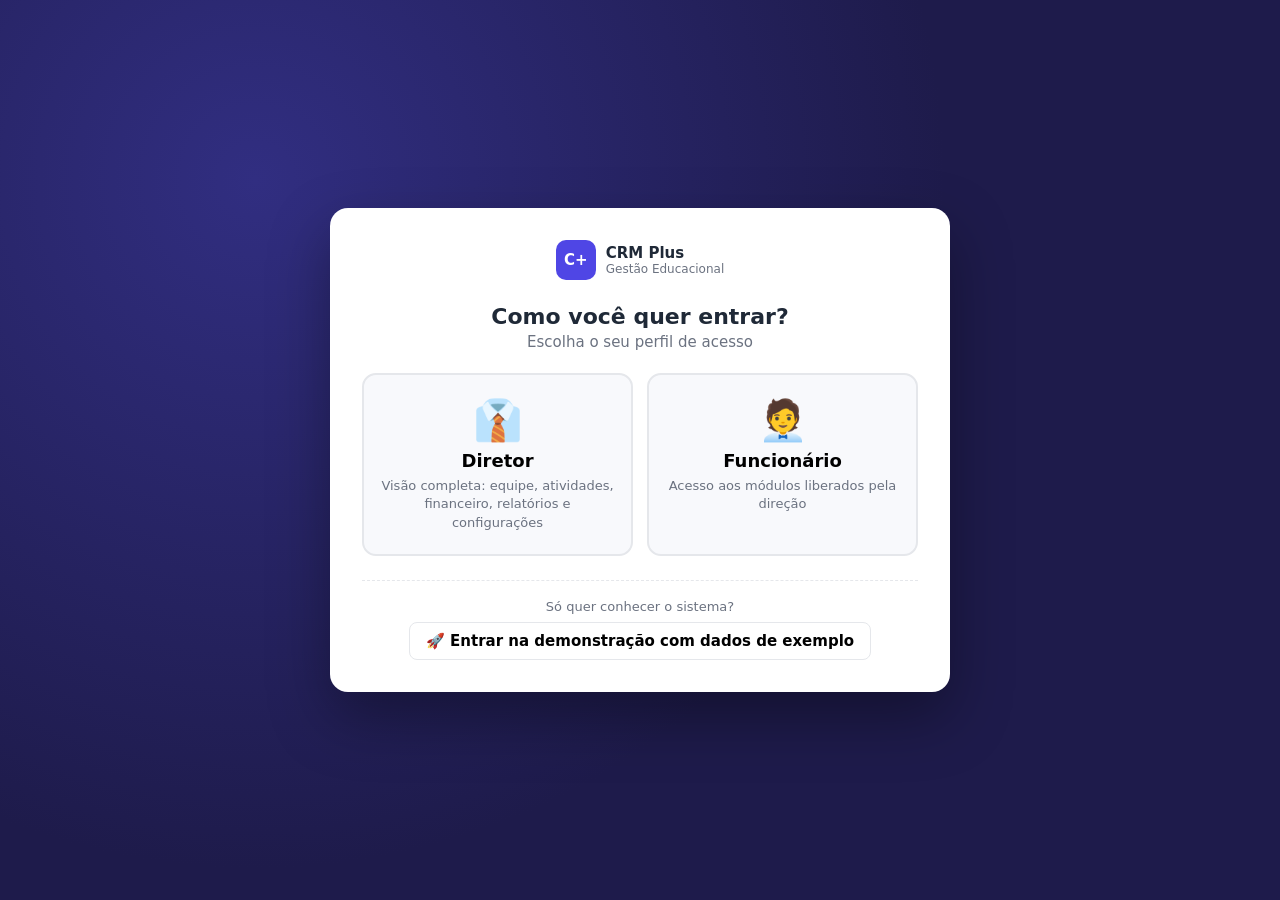
==== index.html @ 3a57756a "Perfis diretor/funcionario, professores, grade curricular e faturas - Tela de entrada com escolha de" ====
<!DOCTYPE html>
<html lang="pt-BR">
<head>
  <meta charset="UTF-8">
  <meta name="viewport" content="width=device-width, initial-scale=1.0">
  <title>CRM Plus – Gestão Educacional</title>
  <link rel="stylesheet" href="css/style.css">
</head>
<body>
  <!-- ===================== ENTRADA (escolha de perfil) ===================== -->
  <section class="entrada" id="entrada" hidden>
    <div class="entrada-box">
      <div class="brand brand-entrada">
        <span class="brand-logo">C+</span>
        <div>
          <strong>CRM Plus</strong>
          <small>Gestão Educacional</small>
        </div>
      </div>
      <div id="entradaConteudo"></div>
    </div>
  </section>

  <div class="layout" id="sistema" hidden>
    <!-- Menu lateral -->
    <aside class="sidebar" id="sidebar">
      <div class="brand">
        <span class="brand-logo">C+</span>
        <div>
          <strong>CRM Plus</strong>
          <small>Gestão Educacional</small>
        </div>
      </div>
      <nav class="menu" id="menu"></nav>
      <button class="btn-exemplos" id="btnExemplos" data-somente-diretor>Carregar dados de exemplo</button>
      <div class="usuario-logado">
        <span class="avatar" id="usuarioAvatar"></span>
        <div>
          <strong id="usuarioNome"></strong>
          <small id="usuarioPerfil"></small>
        </div>
        <button class="btn-trocar" id="btnTrocarUsuario" title="Trocar de usuário">⇄</button>
      </div>
      <footer class="sidebar-footer">v2.0</footer>
    </aside>

    <main class="content">

      <!-- ===================== TELA: PAINEL ===================== -->
      <section class="tela" data-tela="painel" hidden>
        <header class="topbar">
          <button class="btn-icon btn-menu" aria-label="Abrir menu">☰</button>
          <div>
            <h1>Painel</h1>
            <p class="subtitle" id="painelData">Visão geral da instituição</p>
          </div>
        </header>

        <section class="cards cards-5">
          <div class="card"><span>Alunos ativos</span><strong id="kpiAlunos">0</strong></div>
          <div class="card"><span>Matrículas ativas</span><strong id="kpiMatriculas">0</strong></div>
          <div class="card" data-modulo="leads"><span>Leads em aberto</span><strong id="kpiLeads">0</strong></div>
          <div class="card" data-modulo="financeiro"><span>Recebido no mês</span><strong id="kpiRecebido">R$ 0,00</strong></div>
          <div class="card card-alerta" data-modulo="financeiro"><span>Em atraso</span><strong id="kpiAtraso">R$ 0,00</strong></div>
        </section>

        <section class="paineis">
          <article class="painel painel-largo" data-modulo="atividades">
            <h3>Atividades recentes da equipe <a href="#atividades" class="link-mais">ver tudo →</a></h3>
            <ul class="timeline timeline-compacta" id="painelAtividades"></ul>
          </article>
          <article class="painel painel-largo" data-modulo="financeiro">
            <h3>Receita – últimos 6 meses</h3>
            <div id="grafReceita"></div>
          </article>
          <article class="painel" data-modulo="leads">
            <h3>Funil de leads</h3>
            <div id="grafFunil"></div>
          </article>
          <article class="painel" data-modulo="turmas">
            <h3>Ocupação das turmas abertas</h3>
            <div id="grafOcupacao"></div>
          </article>
          <article class="painel" data-modulo="leads">
            <h3>Leads por origem</h3>
            <div id="grafOrigem"></div>
          </article>
          <article class="painel" data-modulo="leads">
            <h3 id="tituloContatos">Próximos contatos (7 dias)</h3>
            <ul class="lista-simples" id="listaContatos"></ul>
          </article>
          <article class="painel painel-largo" data-modulo="financeiro">
            <h3>Mensalidades em atraso</h3>
            <ul class="lista-simples" id="listaAtrasos"></ul>
          </article>
        </section>
      </section>

      <!-- ===================== TELA: LEADS ===================== -->
      <section class="tela" data-tela="leads" hidden>
        <header class="topbar">
          <button class="btn-icon btn-menu" aria-label="Abrir menu">☰</button>
          <div>
            <h1>Leads / Funil</h1>
            <p class="subtitle">Captação de novos alunos – arraste os cards entre as etapas</p>
          </div>
          <button class="btn btn-primary" id="btnNovoLead">+ Novo lead</button>
        </header>

        <section class="cards">
          <div class="card"><span>Total de leads</span><strong id="statLeadsTotal">0</strong></div>
          <div class="card"><span>Em aberto</span><strong id="statLeadsAbertos">0</strong></div>
          <div class="card"><span>Matriculados</span><strong id="statLeadsConvertidos">0</strong></div>
          <div class="card"><span>Taxa de conversão</span><strong id="statLeadsTaxa">0%</strong></div>
        </section>

        <section class="toolbar">
          <input type="search" id="buscaLeads" placeholder="Buscar por nome, telefone, e-mail ou responsável...">
          <select id="filtroOrigemLeads"></select>
          <select id="filtroCursoLeads"></select>
          <select id="filtroResponsavelLeads"></select>
        </section>

        <section class="kanban" id="kanban"></section>
      </section>

      <!-- ===================== TELA: ALUNOS ===================== -->
      <section class="tela" data-tela="alunos" hidden>
        <header class="topbar">
          <button class="btn-icon btn-menu" aria-label="Abrir menu">☰</button>
          <div>
            <h1>Alunos</h1>
            <p class="subtitle">Cadastro e gerenciamento de alunos</p>
          </div>
          <button class="btn btn-primary" id="btnNovoAluno">+ Novo aluno</button>
        </header>

        <section class="cards">
          <div class="card"><span>Total de alunos</span><strong id="statAlunosTotal">0</strong></div>
          <div class="card"><span>Ativos</span><strong id="statAlunosAtivos">0</strong></div>
          <div class="card"><span>Interessados</span><strong id="statAlunosInteressados">0</strong></div>
          <div class="card"><span>Novos no mês</span><strong id="statAlunosMes">0</strong></div>
        </section>

        <section class="toolbar">
          <input type="search" id="buscaAlunos" placeholder="Buscar por nome, CPF, e-mail ou telefone...">
          <select id="filtroStatusAlunos">
            <option value="">Todos os status</option>
            <option>Ativo</option>
            <option>Interessado</option>
            <option>Inativo</option>
          </select>
          <button class="btn btn-light" id="btnExportarAlunos">⬇ Exportar CSV</button>
        </section>

        <section class="table-wrap">
          <table>
            <thead>
              <tr>
                <th>Nome</th><th>CPF</th><th>Contato</th><th>Curso de interesse</th>
                <th>Status</th><th>Cadastro</th><th class="acoes">Ações</th>
              </tr>
            </thead>
            <tbody id="listaAlunos"></tbody>
          </table>
          <div class="vazio" id="vazioAlunos"><p></p></div>
        </section>
      </section>

      <!-- ===================== TELA: CURSOS ===================== -->
      <section class="tela" data-tela="cursos" hidden>
        <header class="topbar">
          <button class="btn-icon btn-menu" aria-label="Abrir menu">☰</button>
          <div>
            <h1>Cursos</h1>
            <p class="subtitle">Catálogo de cursos oferecidos pela instituição</p>
          </div>
          <button class="btn btn-primary" id="btnNovoCurso">+ Novo curso</button>
        </header>

        <section class="cards">
          <div class="card"><span>Total de cursos</span><strong id="statCursosTotal">0</strong></div>
          <div class="card"><span>Ativos</span><strong id="statCursosAtivos">0</strong></div>
          <div class="card"><span>Turmas vinculadas</span><strong id="statCursosTurmas">0</strong></div>
          <div class="card"><span>Mensalidade média</span><strong id="statCursosValor">R$ 0,00</strong></div>
        </section>

        <section class="toolbar">
          <input type="search" id="buscaCursos" placeholder="Buscar por nome, código ou área...">
          <select id="filtroModalidadeCursos">
            <option value="">Todas as modalidades</option>
            <option>Presencial</option>
            <option>Online</option>
            <option>Híbrido</option>
          </select>
          <select id="filtroStatusCursos">
            <option value="">Todos os status</option>
            <option>Ativo</option>
            <option>Inativo</option>
          </select>
        </section>

        <section class="table-wrap">
          <table>
            <thead>
              <tr>
                <th>Curso</th><th>Modalidade</th><th>Carga horária</th><th>Grade</th><th>Duração</th>
                <th>Mensalidade</th><th>Turmas</th><th>Status</th><th class="acoes">Ações</th>
              </tr>
            </thead>
            <tbody id="listaCursos"></tbody>
          </table>
          <div class="vazio" id="vazioCursos"><p></p></div>
        </section>
      </section>

      <!-- ===================== TELA: PROFESSORES ===================== -->
      <section class="tela" data-tela="professores" hidden>
        <header class="topbar">
          <button class="btn-icon btn-menu" aria-label="Abrir menu">☰</button>
          <div>
            <h1>Professores</h1>
            <p class="subtitle">Corpo docente, turmas, disciplinas e agenda</p>
          </div>
          <button class="btn btn-primary" id="btnNovoProfessor">+ Novo professor</button>
        </header>

        <section class="cards">
          <div class="card"><span>Professores ativos</span><strong id="statProfAtivos">0</strong></div>
          <div class="card"><span>Turmas abertas atribuídas</span><strong id="statProfTurmas">0</strong></div>
          <div class="card card-alerta"><span>Turmas sem professor</span><strong id="statProfSem">0</strong></div>
          <div class="card"><span>Horas de aula / semana</span><strong id="statProfHoras">0h</strong></div>
        </section>

        <section class="toolbar">
          <input type="search" id="buscaProfessores" placeholder="Buscar por nome, e-mail, formação ou especialidade...">
          <select id="filtroStatusProfessores">
            <option value="">Todos os status</option>
            <option>Ativo</option>
            <option>Inativo</option>
          </select>
        </section>

        <section class="table-wrap">
          <table>
            <thead>
              <tr>
                <th>Professor(a)</th><th>Contato</th><th>Especialidades</th><th>Turmas</th>
                <th>Disciplinas</th><th>Horas/semana</th><th>Status</th><th class="acoes">Ações</th>
              </tr>
            </thead>
            <tbody id="listaProfessores"></tbody>
          </table>
          <div class="vazio" id="vazioProfessores"><p></p></div>
        </section>
      </section>

      <!-- ===================== TELA: TURMAS ===================== -->
      <section class="tela" data-tela="turmas" hidden>
        <header class="topbar">
          <button class="btn-icon btn-menu" aria-label="Abrir menu">☰</button>
          <div>
            <h1>Turmas</h1>
            <p class="subtitle">Turmas, horários, professores e vagas</p>
          </div>
          <button class="btn btn-primary" id="btnNovaTurma">+ Nova turma</button>
        </header>

        <section class="cards">
          <div class="card"><span>Total de turmas</span><strong id="statTurmasTotal">0</strong></div>
          <div class="card"><span>Em andamento</span><strong id="statTurmasAndamento">0</strong></div>
          <div class="card"><span>Planejadas</span><strong id="statTurmasPlanejadas">0</strong></div>
          <div class="card"><span>Vagas disponíveis</span><strong id="statTurmasVagas">0</strong></div>
        </section>

        <section class="toolbar">
          <input type="search" id="buscaTurmas" placeholder="Buscar por código, curso, professor ou sala...">
          <select id="filtroCursoTurmas"></select>
          <select id="filtroStatusTurmas">
            <option value="">Todos os status</option>
            <option>Planejada</option>
            <option>Em andamento</option>
            <option>Concluída</option>
            <option>Cancelada</option>
          </select>
          <div class="alternar" role="group" aria-label="Modo de visualização">
            <button class="ativo" data-visao="lista">☰ Lista</button>
            <button data-visao="agenda">📅 Grade semanal</button>
          </div>
        </section>

        <section class="painel" id="agendaTurmas" hidden></section>

        <section class="table-wrap" id="tabelaTurmas">
          <table>
            <thead>
              <tr>
                <th>Turma</th><th>Professor</th><th>Horário</th><th>Período</th>
                <th>Ocupação</th><th>Status</th><th class="acoes">Ações</th>
              </tr>
            </thead>
            <tbody id="listaTurmas"></tbody>
          </table>
          <div class="vazio" id="vazioTurmas"><p></p></div>
        </section>
      </section>

      <!-- ===================== TELA: MATRÍCULAS ===================== -->
      <section class="tela" data-tela="matriculas" hidden>
        <header class="topbar">
          <button class="btn-icon btn-menu" aria-label="Abrir menu">☰</button>
          <div>
            <h1>Matrículas</h1>
            <p class="subtitle">Vínculo dos alunos com as turmas</p>
          </div>
          <button class="btn btn-primary" id="btnNovaMatricula">+ Nova matrícula</button>
        </header>

        <section class="cards">
          <div class="card"><span>Total de matrículas</span><strong id="statMatTotal">0</strong></div>
          <div class="card"><span>Ativas</span><strong id="statMatAtivas">0</strong></div>
          <div class="card"><span>Novas no mês</span><strong id="statMatMes">0</strong></div>
          <div class="card"><span>Mensalidade média</span><strong id="statMatTicket">R$ 0,00</strong></div>
        </section>

        <section class="toolbar">
          <input type="search" id="buscaMatriculas" placeholder="Buscar por aluno, CPF, turma ou curso...">
          <select id="filtroTurmaMatriculas"></select>
          <select id="filtroStatusMatriculas">
            <option value="">Todos os status</option>
            <option>Ativa</option>
            <option>Trancada</option>
            <option>Concluída</option>
            <option>Cancelada</option>
          </select>
        </section>

        <section class="table-wrap">
          <table>
            <thead>
              <tr>
                <th>Aluno</th><th>Turma</th><th>Data</th><th>Atendente</th><th>Mensalidade</th>
                <th>Parcelas pagas</th><th>Status</th><th class="acoes">Ações</th>
              </tr>
            </thead>
            <tbody id="listaMatriculas"></tbody>
          </table>
          <div class="vazio" id="vazioMatriculas"><p></p></div>
        </section>
      </section>

      <!-- ===================== TELA: FINANCEIRO ===================== -->
      <section class="tela" data-tela="financeiro" hidden>
        <header class="topbar">
          <button class="btn-icon btn-menu" aria-label="Abrir menu">☰</button>
          <div>
            <h1>Financeiro</h1>
            <p class="subtitle">Mensalidades, taxas e recebimentos</p>
          </div>
          <button class="btn btn-primary" id="btnNovoLancamento">+ Novo lançamento</button>
        </header>

        <section class="cards">
          <div class="card"><span>Previsto no mês</span><strong id="statFinPrevisto">R$ 0,00</strong></div>
          <div class="card"><span>Recebido no mês</span><strong id="statFinRecebido">R$ 0,00</strong></div>
          <div class="card card-alerta"><span>Total em atraso</span><strong id="statFinAtraso">R$ 0,00</strong></div>
          <div class="card"><span>Alunos inadimplentes</span><strong id="statFinInadimplentes">0</strong></div>
        </section>

        <section class="toolbar">
          <input type="search" id="buscaFinanceiro" placeholder="Buscar por aluno ou descrição...">
          <input type="month" id="filtroMesFinanceiro" title="Mês de vencimento">
          <select id="filtroSituacaoFinanceiro">
            <option value="">Todas as situações</option>
            <option>Pendente</option>
            <option>Atrasado</option>
            <option>Pago</option>
            <option>Cancelado</option>
          </select>
          <button class="btn btn-light" id="btnExportarFinanceiro">⬇ Exportar CSV</button>
        </section>

        <section class="table-wrap">
          <table>
            <thead>
              <tr>
                <th>Aluno</th><th>Descrição</th><th>Vencimento</th><th>Valor</th>
                <th>Pagamento</th><th>Situação</th><th class="acoes">Ações</th>
              </tr>
            </thead>
            <tbody id="listaFinanceiro"></tbody>
            <tfoot id="totalFinanceiro"></tfoot>
          </table>
          <div class="vazio" id="vazioFinanceiro"><p></p></div>
        </section>
      </section>

      <!-- ===================== TELA: RELATÓRIOS ===================== -->
      <section class="tela" data-tela="relatorios" hidden>
        <header class="topbar">
          <button class="btn-icon btn-menu" aria-label="Abrir menu">☰</button>
          <div>
            <h1>Relatórios</h1>
            <p class="subtitle">Exportações, backup e manutenção dos dados</p>
          </div>
        </header>

        <section class="paineis">
          <article class="painel">
            <h3>Exportar planilhas (CSV)</h3>
            <p class="ajuda">Arquivos que abrem direto no Excel ou Google Planilhas.</p>
            <div class="botoes-relatorio" id="botoesExportar"></div>
          </article>

          <article class="painel">
            <h3>Resumo por turma</h3>
            <p class="ajuda">Alunos matriculados, ocupação e receita prevista de cada turma.</p>
            <div class="table-wrap table-mini">
              <table>
                <thead><tr><th>Turma</th><th>Ocupação</th><th>Receita mensal</th></tr></thead>
                <tbody id="resumoTurmas"></tbody>
              </table>
            </div>
          </article>

          <article class="painel" data-somente-diretor>
            <h3>Backup</h3>
            <p class="ajuda">Os dados ficam salvos neste navegador. Faça backup para não perder nada
              ou para levar os dados para outro computador.</p>
            <div class="botoes-relatorio">
              <button class="btn btn-primary" id="btnBackup">⬇ Baixar backup (JSON)</button>
              <label class="btn btn-light">⬆ Restaurar backup
                <input type="file" id="inputRestaurar" accept=".json,application/json" hidden>
              </label>
            </div>
          </article>

          <article class="painel" data-somente-diretor>
            <h3>Zona de perigo</h3>
            <p class="ajuda">Apaga todos os cadastros deste navegador (a equipe e o registro de atividades são mantidos). Faça um backup antes.</p>
            <button class="btn btn-perigo" id="btnLimparTudo">Apagar todos os dados</button>
          </article>
        </section>
      </section>

      <!-- ===================== TELA: EQUIPE (diretor) ===================== -->
      <section class="tela" data-tela="equipe" hidden>
        <header class="topbar">
          <button class="btn-icon btn-menu" aria-label="Abrir menu">☰</button>
          <div>
            <h1>Equipe</h1>
            <p class="subtitle">Funcionários, acessos e desempenho</p>
          </div>
          <button class="btn btn-light" id="btnInstituicao">⚙️ Instituição</button>
          <button class="btn btn-primary" id="btnNovoUsuario">+ Novo usuário</button>
        </header>

        <section class="toolbar">
          <label class="rotulo-filtro">Período
            <select id="filtroPeriodoEquipe">
              <option value="hoje">Hoje</option>
              <option value="7dias">Últimos 7 dias</option>
              <option value="mes" selected>Este mês</option>
              <option value="mesPassado">Mês passado</option>
              <option value="30dias">Últimos 30 dias</option>
              <option value="tudo">Todo o período</option>
            </select>
          </label>
        </section>

        <section class="cards">
          <div class="card"><span>Usuários ativos</span><strong id="statEquipeAtivos">0</strong></div>
          <div class="card"><span>Interações com leads</span><strong id="statEquipeContatos">0</strong></div>
          <div class="card"><span>Matrículas</span><strong id="statEquipeMatriculas">0</strong></div>
          <div class="card"><span>Recebido</span><strong id="statEquipeRecebido">R$ 0,00</strong></div>
        </section>

        <section class="painel painel-tabela">
          <h3>Desempenho no período</h3>
          <div class="table-wrap table-plana">
            <table>
              <thead>
                <tr>
                  <th>Usuário</th><th>Leads em carteira</th><th>Interações com leads</th><th>Matrículas</th>
                  <th>Faturas emitidas</th><th>Pagamentos recebidos</th><th>Última atividade</th>
                </tr>
              </thead>
              <tbody id="listaDesempenho"></tbody>
            </table>
          </div>
        </section>

        <section class="painel painel-tabela">
          <h3>Usuários e acessos</h3>
          <div class="table-wrap table-plana">
            <table>
              <thead>
                <tr><th>Nome</th><th>Perfil</th><th>Acesso aos módulos</th><th>PIN</th><th>Status</th><th class="acoes">Ações</th></tr>
              </thead>
              <tbody id="listaUsuarios"></tbody>
            </table>
          </div>
        </section>
      </section>

      <!-- ===================== TELA: ATIVIDADES (diretor) ===================== -->
      <section class="tela" data-tela="atividades" hidden>
        <header class="topbar">
          <button class="btn-icon btn-menu" aria-label="Abrir menu">☰</button>
          <div>
            <h1>Atividades</h1>
            <p class="subtitle">Tudo o que a equipe fez no sistema: contatos, matrículas, faturas e pagamentos</p>
          </div>
          <button class="btn btn-light" id="btnExportarAtividades">⬇ Exportar CSV</button>
        </header>

        <section class="toolbar">
          <input type="search" id="buscaAtividades" placeholder="Buscar por aluno, lead, ação...">
          <select id="filtroUsuarioAtividades"></select>
          <select id="filtroModuloAtividades"></select>
          <select id="filtroPeriodoAtividades">
            <option value="hoje">Hoje</option>
            <option value="7dias" selected>Últimos 7 dias</option>
            <option value="mes">Este mês</option>
            <option value="mesPassado">Mês passado</option>
            <option value="30dias">Últimos 30 dias</option>
            <option value="tudo">Todo o período</option>
          </select>
        </section>

        <section class="painel">
          <p class="ajuda" id="totalAtividades"></p>
          <div id="listaAtividades"></div>
          <button class="btn btn-light btn-mais" id="btnMaisAtividades" hidden>Carregar mais</button>
        </section>
      </section>
    </main>
  </div>

  <!-- ===================== MODAL: LEAD ===================== -->
  <div class="modal" id="modalLead" aria-hidden="true">
    <div class="modal-box" role="dialog">
      <header class="modal-header">
        <h2 class="modal-titulo">Novo lead</h2>
        <button class="btn-icon" data-fechar aria-label="Fechar">✕</button>
      </header>

      <form id="formLead" novalidate>
        <input type="hidden" name="id">
        <fieldset>
          <legend>Contato</legend>
          <div class="grid">
            <label class="col-2">Nome *
              <input type="text" name="nome" maxlength="120">
            </label>
            <label>Telefone / WhatsApp *
              <input type="tel" name="telefone" placeholder="(00) 00000-0000">
            </label>
            <label class="col-2">E-mail
              <input type="email" name="email">
            </label>
            <label>Origem
              <select name="origem"></select>
            </label>
          </div>
        </fieldset>

        <fieldset>
          <legend>Negociação</legend>
          <div class="grid">
            <label class="col-2">Curso de interesse
              <select name="cursoId"></select>
            </label>
            <label>Etapa
              <select name="etapa"></select>
            </label>
            <label>Responsável
              <select name="responsavelId"></select>
            </label>
            <label>Próximo contato
              <input type="date" name="proximoContato">
            </label>
            <label class="col-full">Observações
              <textarea name="observacoes" rows="2"></textarea>
            </label>
          </div>
        </fieldset>

        <fieldset>
          <legend>Histórico de interações</legend>
          <ul class="historico" id="historicoLead"></ul>
          <div class="grid">
            <label class="col-full">Nova anotação
              <textarea id="novaNotaLead" rows="2" placeholder="Ex.: Liguei, pediu proposta por WhatsApp"></textarea>
            </label>
          </div>
        </fieldset>

        <footer class="modal-footer">
          <button type="button" class="btn btn-light btn-esquerda" id="btnConverterLead">🎓 Converter em aluno</button>
          <button type="button" class="btn btn-light" data-fechar>Cancelar</button>
          <button type="submit" class="btn btn-primary">Salvar</button>
        </footer>
      </form>
    </div>
  </div>

  <!-- ===================== MODAL: ALUNO ===================== -->
  <div class="modal" id="modalAluno" aria-hidden="true">
    <div class="modal-box" role="dialog">
      <header class="modal-header">
        <h2 class="modal-titulo">Novo aluno</h2>
        <button class="btn-icon" data-fechar aria-label="Fechar">✕</button>
      </header>

      <form id="formAluno" novalidate>
        <input type="hidden" name="id">

        <fieldset>
          <legend>Dados pessoais</legend>
          <div class="grid">
            <label class="col-2">Nome completo *
              <input type="text" name="nome" maxlength="120">
            </label>
            <label>CPF *
              <input type="text" name="cpf" inputmode="numeric" placeholder="000.000.000-00">
            </label>
            <label>Data de nascimento
              <input type="date" name="nascimento">
            </label>
          </div>
        </fieldset>

        <fieldset>
          <legend>Contato</legend>
          <div class="grid">
            <label>E-mail *
              <input type="email" name="email">
            </label>
            <label>Telefone / WhatsApp *
              <input type="tel" name="telefone" placeholder="(00) 00000-0000">
            </label>
          </div>
        </fieldset>

        <fieldset>
          <legend>Endereço</legend>
          <div class="grid">
            <label>CEP
              <input type="text" name="cep" inputmode="numeric" placeholder="00000-000">
            </label>
            <label class="col-2">Logradouro
              <input type="text" name="endereco">
            </label>
            <label>Número
              <input type="text" name="numero">
            </label>
            <label>Bairro
              <input type="text" name="bairro">
            </label>
            <label>Cidade
              <input type="text" name="cidade">
            </label>
            <label>UF
              <input type="text" name="uf" maxlength="2">
            </label>
          </div>
        </fieldset>

        <fieldset>
          <legend>Acadêmico</legend>
          <div class="grid">
            <label class="col-2">Curso de interesse
              <input type="text" name="curso" list="listaNomesCursos" placeholder="Digite ou escolha um curso">
              <datalist id="listaNomesCursos"></datalist>
            </label>
            <label>Status
              <select name="status">
                <option>Interessado</option>
                <option>Ativo</option>
                <option>Inativo</option>
              </select>
            </label>
            <label class="col-full">Observações
              <textarea name="observacoes" rows="3"></textarea>
            </label>
          </div>
        </fieldset>

        <footer class="modal-footer">
          <button type="button" class="btn btn-light" data-fechar>Cancelar</button>
          <button type="submit" class="btn btn-primary">Salvar</button>
        </footer>
      </form>
    </div>
  </div>

  <!-- ===================== MODAL: CURSO ===================== -->
  <div class="modal" id="modalCurso" aria-hidden="true">
    <div class="modal-box" role="dialog">
      <header class="modal-header">
        <h2 class="modal-titulo">Novo curso</h2>
        <button class="btn-icon" data-fechar aria-label="Fechar">✕</button>
      </header>

      <form id="formCurso" novalidate>
        <input type="hidden" name="id">

        <fieldset>
          <legend>Identificação</legend>
          <div class="grid">
            <label class="col-2">Nome do curso *
              <input type="text" name="nome" maxlength="120" placeholder="Ex.: Inglês Intermediário">
            </label>
            <label>Código
              <input type="text" name="codigo" maxlength="20" placeholder="Ex.: ING-INT">
            </label>
            <label>Área
              <input type="text" name="area" list="listaAreas" placeholder="Ex.: Idiomas">
              <datalist id="listaAreas">
                <option value="Idiomas">
                <option value="Tecnologia">
                <option value="Gestão e Negócios">
                <option value="Design">
                <option value="Saúde">
                <option value="Profissionalizante">
              </datalist>
            </label>
            <label>Modalidade
              <select name="modalidade">
                <option>Presencial</option>
                <option>Online</option>
                <option>Híbrido</option>
              </select>
            </label>
            <label>Status
              <select name="status">
                <option>Ativo</option>
                <option>Inativo</option>
              </select>
            </label>
            <label class="col-2">Coordenador(a) do curso
              <select name="coordenadorId"></select>
            </label>
          </div>
        </fieldset>

        <fieldset>
          <legend>Carga e valores</legend>
          <div class="grid">
            <label>Carga horária (h) *
              <input type="number" name="cargaHoraria" min="1" step="1">
            </label>
            <label>Duração (meses)
              <input type="number" name="duracaoMeses" min="1" step="1">
            </label>
            <label>Mensalidade (R$)
              <input type="number" name="mensalidade" min="0" step="0.01">
            </label>
            <label>Taxa de matrícula (R$)
              <input type="number" name="taxaMatricula" min="0" step="0.01">
            </label>
          </div>
        </fieldset>

        <fieldset>
          <legend>Descrição</legend>
          <div class="grid">
            <label class="col-full">Objetivo / descrição geral
              <textarea name="descricao" rows="2"></textarea>
            </label>
          </div>
        </fieldset>

        <fieldset>
          <legend>Grade curricular</legend>
          <p class="ajuda">Monte os módulos/disciplinas do curso na ordem em que serão dados.</p>
          <div class="grade-editor" id="gradeEditor"></div>
          <div class="grade-rodape">
            <button type="button" class="btn btn-light" id="btnAddModulo">+ Adicionar módulo</button>
            <span id="gradeTotal" class="texto-suave"></span>
          </div>
        </fieldset>

        <footer class="modal-footer">
          <button type="button" class="btn btn-light" data-fechar>Cancelar</button>
          <button type="submit" class="btn btn-primary">Salvar</button>
        </footer>
      </form>
    </div>
  </div>

  <!-- ===================== MODAL: TURMA ===================== -->
  <div class="modal" id="modalTurma" aria-hidden="true">
    <div class="modal-box" role="dialog">
      <header class="modal-header">
        <h2 class="modal-titulo">Nova turma</h2>
        <button class="btn-icon" data-fechar aria-label="Fechar">✕</button>
      </header>

      <form id="formTurma" novalidate>
        <input type="hidden" name="id">

        <fieldset>
          <legend>Identificação</legend>
          <div class="grid">
            <label class="col-2">Curso *
              <select name="cursoId"></select>
            </label>
            <label>Código da turma *
              <input type="text" name="codigo" maxlength="30" placeholder="Ex.: ING-2026-1A">
            </label>
            <label>Professor(a)
              <select name="professorId"></select>
            </label>
            <label>Sala / Local
              <input type="text" name="sala" placeholder="Ex.: Sala 3 ou Online">
            </label>
            <label>Status
              <select name="status">
                <option>Planejada</option>
                <option>Em andamento</option>
                <option>Concluída</option>
                <option>Cancelada</option>
              </select>
            </label>
          </div>
        </fieldset>

        <fieldset>
          <legend>Horário</legend>
          <div class="grid">
            <div class="col-full campo">
              <span>Dias da semana</span>
              <div class="dias">
                <label><input type="checkbox" name="dias" value="Seg">Seg</label>
                <label><input type="checkbox" name="dias" value="Ter">Ter</label>
                <label><input type="checkbox" name="dias" value="Qua">Qua</label>
                <label><input type="checkbox" name="dias" value="Qui">Qui</label>
                <label><input type="checkbox" name="dias" value="Sex">Sex</label>
                <label><input type="checkbox" name="dias" value="Sáb">Sáb</label>
                <label><input type="checkbox" name="dias" value="Dom">Dom</label>
              </div>
            </div>
            <label>Turno
              <select name="turno">
                <option>Manhã</option>
                <option>Tarde</option>
                <option>Noite</option>
                <option>Integral</option>
              </select>
            </label>
            <label>Início da aula
              <input type="time" name="horaInicio">
            </label>
            <label>Fim da aula
              <input type="time" name="horaFim">
            </label>
          </div>
        </fieldset>

        <fieldset>
          <legend>Período e vagas</legend>
          <div class="grid">
            <label>Data de início *
              <input type="date" name="dataInicio">
            </label>
            <label>Data de término
              <input type="date" name="dataFim">
            </label>
            <label>Vagas *
              <input type="number" name="vagas" min="1" step="1">
            </label>
            <label class="col-full">Observações
              <textarea name="observacoes" rows="2"></textarea>
            </label>
          </div>
        </fieldset>

        <footer class="modal-footer">
          <button type="button" class="btn btn-light" data-fechar>Cancelar</button>
          <button type="submit" class="btn btn-primary">Salvar</button>
        </footer>
      </form>
    </div>
  </div>

  <!-- ===================== MODAL: MATRÍCULA ===================== -->
  <div class="modal" id="modalMatricula" aria-hidden="true">
    <div class="modal-box" role="dialog">
      <header class="modal-header">
        <h2 class="modal-titulo">Nova matrícula</h2>
        <button class="btn-icon" data-fechar aria-label="Fechar">✕</button>
      </header>

      <form id="formMatricula" novalidate>
        <input type="hidden" name="id">

        <fieldset>
          <legend>Aluno e turma</legend>
          <div class="grid">
            <label class="col-2">Aluno *
              <select name="alunoId"></select>
            </label>
            <label>Data da matrícula *
              <input type="date" name="dataMatricula">
            </label>
            <label class="col-2">Turma *
              <select name="turmaId"></select>
            </label>
            <label>Status
              <select name="status">
                <option>Ativa</option>
                <option>Trancada</option>
                <option>Concluída</option>
                <option>Cancelada</option>
              </select>
            </label>
          </div>
        </fieldset>

        <fieldset>
          <legend>Condições financeiras</legend>
          <div class="grid">
            <label>Mensalidade (R$) *
              <input type="number" name="valorMensalidade" min="0" step="0.01">
            </label>
            <label>Desconto (%)
              <input type="number" name="desconto" min="0" max="100" step="0.5">
            </label>
            <div class="campo">
              <span>Valor final</span>
              <strong class="valor-final" id="valorFinalMatricula">R$ 0,00</strong>
            </div>
            <label>Taxa de matrícula (R$)
              <input type="number" name="taxaMatricula" min="0" step="0.01">
            </label>
            <label>Nº de parcelas *
              <input type="number" name="parcelas" min="1" max="60" step="1">
            </label>
            <label>Dia de vencimento *
              <input type="number" name="diaVencimento" min="1" max="28" step="1">
            </label>
            <label class="col-full checkbox-linha" id="linhaGerarFinanceiro">
              <input type="checkbox" id="gerarFinanceiro" checked>
              Gerar taxa e mensalidades automaticamente no Financeiro
            </label>
            <label class="col-full">Observações
              <textarea name="observacoes" rows="2"></textarea>
            </label>
          </div>
        </fieldset>

        <footer class="modal-footer">
          <button type="button" class="btn btn-light" data-fechar>Cancelar</button>
          <button type="submit" class="btn btn-primary">Salvar</button>
        </footer>
      </form>
    </div>
  </div>

  <!-- ===================== MODAL: LANÇAMENTO ===================== -->
  <div class="modal" id="modalLancamento" aria-hidden="true">
    <div class="modal-box modal-pequeno" role="dialog">
      <header class="modal-header">
        <h2 class="modal-titulo">Novo lançamento</h2>
        <button class="btn-icon" data-fechar aria-label="Fechar">✕</button>
      </header>

      <form id="formLancamento" novalidate>
        <input type="hidden" name="id">
        <fieldset>
          <div class="grid grid-2">
            <label class="col-full">Aluno *
              <select name="alunoId"></select>
            </label>
            <label class="col-full">Descrição *
              <input type="text" name="descricao" placeholder="Ex.: Material didático">
            </label>
            <label>Valor (R$) *
              <input type="number" name="valor" min="0.01" step="0.01">
            </label>
            <label>Vencimento *
              <input type="date" name="vencimento">
            </label>
          </div>
        </fieldset>
        <footer class="modal-footer">
          <button type="button" class="btn btn-light" data-fechar>Cancelar</button>
          <button type="submit" class="btn btn-primary">Salvar</button>
        </footer>
      </form>
    </div>
  </div>

  <!-- ===================== MODAL: PAGAMENTO ===================== -->
  <div class="modal" id="modalPagamento" aria-hidden="true">
    <div class="modal-box modal-pequeno" role="dialog">
      <header class="modal-header">
        <h2 class="modal-titulo">Registrar pagamento</h2>
        <button class="btn-icon" data-fechar aria-label="Fechar">✕</button>
      </header>

      <form id="formPagamento" novalidate>
        <input type="hidden" name="id">
        <p class="resumo-pagamento" id="resumoPagamento"></p>
        <fieldset>
          <div class="grid grid-2">
            <label>Data do pagamento *
              <input type="date" name="dataPagamento">
            </label>
            <label>Valor pago (R$) *
              <input type="number" name="valorPago" min="0.01" step="0.01">
            </label>
            <label class="col-full">Forma de pagamento
              <select name="formaPagamento">
                <option>PIX</option>
                <option>Boleto</option>
                <option>Cartão de crédito</option>
                <option>Cartão de débito</option>
                <option>Dinheiro</option>
                <option>Transferência</option>
              </select>
            </label>
          </div>
        </fieldset>
        <footer class="modal-footer">
          <button type="button" class="btn btn-light" data-fechar>Cancelar</button>
          <button type="submit" class="btn btn-primary">Confirmar pagamento</button>
        </footer>
      </form>
    </div>
  </div>

  <!-- ===================== MODAL: PROFESSOR ===================== -->
  <div class="modal" id="modalProfessor" aria-hidden="true">
    <div class="modal-box" role="dialog">
      <header class="modal-header">
        <h2 class="modal-titulo">Novo professor</h2>
        <button class="btn-icon" data-fechar aria-label="Fechar">✕</button>
      </header>
      <form id="formProfessor" novalidate>
        <input type="hidden" name="id">
        <fieldset>
          <legend>Dados pessoais</legend>
          <div class="grid">
            <label class="col-2">Nome completo *
              <input type="text" name="nome" maxlength="120">
            </label>
            <label>CPF
              <input type="text" name="cpf" inputmode="numeric" placeholder="000.000.000-00">
            </label>
            <label>E-mail
              <input type="email" name="email">
            </label>
            <label>Telefone / WhatsApp *
              <input type="tel" name="telefone" placeholder="(00) 00000-0000">
            </label>
            <label>Status
              <select name="status">
                <option>Ativo</option>
                <option>Inativo</option>
              </select>
            </label>
          </div>
        </fieldset>
        <fieldset>
          <legend>Perfil profissional</legend>
          <div class="grid">
            <label class="col-2">Formação
              <input type="text" name="formacao" placeholder="Ex.: Licenciatura em Letras – USP">
            </label>
            <label>Valor hora-aula (R$)
              <input type="number" name="valorHora" min="0" step="0.01">
            </label>
            <label class="col-full">Especialidades
              <input type="text" name="especialidades" placeholder="Ex.: Inglês, conversação, preparatório TOEFL">
            </label>
            <label class="col-full">Observações
              <textarea name="observacoes" rows="2"></textarea>
            </label>
          </div>
        </fieldset>
        <footer class="modal-footer">
          <button type="button" class="btn btn-light" data-fechar>Cancelar</button>
          <button type="submit" class="btn btn-primary">Salvar</button>
        </footer>
      </form>
    </div>
  </div>

  <!-- ===================== MODAL: VISUALIZAR (agenda, grade...) ===================== -->
  <div class="modal" id="modalVisualizar" aria-hidden="true">
    <div class="modal-box modal-grande" role="dialog">
      <header class="modal-header">
        <h2 class="modal-titulo"></h2>
        <button class="btn-icon" data-fechar aria-label="Fechar">✕</button>
      </header>
      <div class="modal-corpo" id="visualizarCorpo"></div>
      <footer class="modal-footer">
        <button type="button" class="btn btn-light" id="btnImprimirVisualizar">🖨 Imprimir</button>
        <button type="button" class="btn btn-primary" data-fechar>Fechar</button>
      </footer>
    </div>
  </div>

  <!-- ===================== MODAL: USUÁRIO ===================== -->
  <div class="modal" id="modalUsuario" aria-hidden="true">
    <div class="modal-box" role="dialog">
      <header class="modal-header">
        <h2 class="modal-titulo">Novo usuário</h2>
        <button class="btn-icon" data-fechar aria-label="Fechar">✕</button>
      </header>
      <form id="formUsuario" novalidate>
        <input type="hidden" name="id">
        <fieldset>
          <legend>Identificação</legend>
          <div class="grid">
            <label class="col-2">Nome *
              <input type="text" name="nome" maxlength="80">
            </label>
            <label>Perfil
              <select name="perfil">
                <option>Funcionário</option>
                <option>Diretor</option>
              </select>
            </label>
            <label>E-mail
              <input type="email" name="email">
            </label>
            <label>Função
              <select name="funcao"></select>
            </label>
            <label>Status
              <select name="status">
                <option>Ativo</option>
                <option>Inativo</option>
              </select>
            </label>
          </div>
        </fieldset>
        <fieldset id="campoModulos">
          <legend>Acesso aos módulos</legend>
          <p class="ajuda">Ao trocar a função, os acessos sugeridos são marcados automaticamente.</p>
          <div class="dias" id="modulosUsuario"></div>
        </fieldset>
        <fieldset>
          <legend>PIN de acesso</legend>
          <div class="grid">
            <label>Novo PIN (4 a 8 números)
              <input type="password" name="pin" inputmode="numeric" autocomplete="new-password" placeholder="Opcional">
            </label>
            <label class="col-2 checkbox-linha" id="linhaRemoverPin">
              <input type="checkbox" id="removerPin"> Remover PIN atual
            </label>
          </div>
          <p class="ajuda" id="ajudaPin">Deixe em branco para manter o PIN atual.</p>
        </fieldset>
        <footer class="modal-footer">
          <button type="button" class="btn btn-light" data-fechar>Cancelar</button>
          <button type="submit" class="btn btn-primary">Salvar</button>
        </footer>
      </form>
    </div>
  </div>

  <!-- ===================== MODAL: INSTITUIÇÃO ===================== -->
  <div class="modal" id="modalInstituicao" aria-hidden="true">
    <div class="modal-box" role="dialog">
      <header class="modal-header">
        <h2 class="modal-titulo">Dados da instituição</h2>
        <button class="btn-icon" data-fechar aria-label="Fechar">✕</button>
      </header>
      <form id="formInstituicao" novalidate>
        <fieldset>
          <p class="ajuda">Aparecem no cabeçalho das faturas, recibos e grades impressas.</p>
          <div class="grid">
            <label class="col-2">Nome da instituição
              <input type="text" name="nome">
            </label>
            <label>CNPJ
              <input type="text" name="cnpj" placeholder="00.000.000/0000-00">
            </label>
            <label>Telefone
              <input type="tel" name="telefone">
            </label>
            <label>E-mail
              <input type="email" name="email">
            </label>
            <label>Chave PIX
              <input type="text" name="chavePix">
            </label>
            <label class="col-full">Endereço
              <input type="text" name="endereco">
            </label>
          </div>
        </fieldset>
        <footer class="modal-footer">
          <button type="button" class="btn btn-light" data-fechar>Cancelar</button>
          <button type="submit" class="btn btn-primary">Salvar</button>
        </footer>
      </form>
    </div>
  </div>

  <div class="toast" id="toast"></div>
  <div class="dica" id="dica" role="tooltip"></div>

  <script src="js/utils.js"></script>
  <script src="js/storage.js"></script>
  <script src="js/graficos.js"></script>
  <script src="js/agenda.js"></script>
  <script src="js/modelos/usuarios.js"></script>
  <script src="js/modelos/atividades.js"></script>
  <script src="js/modelos/instituicao.js"></script>
  <script src="js/sessao.js"></script>
  <script src="js/modelos/professores.js"></script>
  <script src="js/modelos/alunos.js"></script>
  <script src="js/modelos/cursos.js"></script>
  <script src="js/modelos/turmas.js"></script>
  <script src="js/modelos/matriculas.js"></script>
  <script src="js/modelos/financeiro.js"></script>
  <script src="js/modelos/leads.js"></script>
  <script src="js/documentos.js"></script>
  <script src="js/telas/entrada.js"></script>
  <script src="js/telas/painel.js"></script>
  <script src="js/telas/leads.js"></script>
  <script src="js/telas/alunos.js"></script>
  <script src="js/telas/cursos.js"></script>
  <script src="js/telas/professores.js"></script>
  <script src="js/telas/turmas.js"></script>
  <script src="js/telas/matriculas.js"></script>
  <script src="js/telas/financeiro.js"></script>
  <script src="js/telas/relatorios.js"></script>
  <script src="js/telas/equipe.js"></script>
  <script src="js/telas/atividades.js"></script>
  <script src="js/exemplos.js"></script>
  <script src="js/app.js"></script>
</body>
</html>
---- css/style.css ----
/* ===== CRM Plus – Estilos globais ===== */
:root {
  --primaria: #4f46e5;
  --primaria-escura: #4338ca;
  --fundo: #f4f6fb;
  --superficie: #ffffff;
  --texto: #1f2937;
  --texto-suave: #6b7280;
  --borda: #e5e7eb;
  --sidebar: #1e1b4b;
  --sucesso: #16a34a;
  --alerta: #d97706;
  --perigo: #dc2626;
  --raio: 10px;
  --sombra: 0 1px 3px rgba(0, 0, 0, .08);
}

* { box-sizing: border-box; margin: 0; padding: 0; }
[hidden] { display: none !important; }

body {
  font-family: "Segoe UI", system-ui, -apple-system, Roboto, sans-serif;
  background: var(--fundo);
  color: var(--texto);
  font-size: 15px;
}

.layout { display: flex; min-height: 100vh; }

/* ===== Sidebar ===== */
.sidebar {
  width: 240px;
  background: var(--sidebar);
  color: #e0e7ff;
  display: flex;
  flex-direction: column;
  padding: 20px 14px;
  position: sticky;
  top: 0;
  height: 100vh;
}
.brand { display: flex; align-items: center; gap: 10px; margin-bottom: 28px; padding: 0 6px; }
.brand-logo {
  width: 40px; height: 40px; border-radius: 10px;
  background: var(--primaria); color: #fff;
  display: grid; place-items: center; font-weight: 700;
}
.brand small { display: block; color: #a5b4fc; font-size: 12px; }

.menu { display: flex; flex-direction: column; gap: 4px; flex: 1; }
.menu-item {
  color: #c7d2fe; text-decoration: none;
  padding: 10px 12px; border-radius: 8px;
  display: flex; align-items: center; gap: 8px;
}
.menu-item:hover:not(.disabled) { background: rgba(255, 255, 255, .08); }
.menu-item.active { background: var(--primaria); color: #fff; }
.menu-item.disabled { opacity: .5; cursor: not-allowed; }
.tag { margin-left: auto; font-size: 10px; background: rgba(255,255,255,.15); padding: 2px 6px; border-radius: 6px; }
.btn-exemplos {
  font: inherit; font-size: 13px; cursor: pointer; margin: 0 6px 12px;
  background: transparent; color: #c7d2fe; border: 1px dashed #6366f1;
  border-radius: 8px; padding: 8px;
}
.btn-exemplos:hover { background: rgba(255, 255, 255, .06); }
.sidebar-footer { font-size: 12px; color: #818cf8; padding: 0 6px; }

/* ===== Conteúdo ===== */
.content { flex: 1; padding: 24px 32px; min-width: 0; }

.topbar { display: flex; align-items: center; gap: 16px; margin-bottom: 24px; }
.topbar > div { flex: 1; }
.topbar h1 { font-size: 24px; }
.subtitle { color: var(--texto-suave); font-size: 14px; }

.tela[hidden] { display: none; }
.btn-menu { display: none; }

/* ===== Cards ===== */
.cards { display: grid; grid-template-columns: repeat(auto-fit, minmax(170px, 1fr)); gap: 16px; margin-bottom: 24px; }
.card {
  background: var(--superficie); border-radius: var(--raio);
  padding: 16px 18px; box-shadow: var(--sombra);
  display: flex; flex-direction: column; gap: 6px;
}
.card span { color: var(--texto-suave); font-size: 13px; }
.card strong { font-size: clamp(20px, 2.2vw, 28px); white-space: nowrap; }
.card-alerta strong { color: var(--perigo); }

/* ===== Toolbar ===== */
.toolbar { display: flex; gap: 12px; margin-bottom: 16px; flex-wrap: wrap; }
.toolbar input { flex: 1; min-width: 220px; }

input, select, textarea {
  font: inherit; color: inherit;
  padding: 9px 12px; border: 1px solid var(--borda);
  border-radius: 8px; background: #fff; width: 100%;
}
.toolbar select { width: auto; max-width: 100%; }
input:focus, select:focus, textarea:focus {
  outline: none; border-color: var(--primaria);
  box-shadow: 0 0 0 3px rgba(79, 70, 229, .15);
}
input.invalido { border-color: var(--perigo); }

/* ===== Botões ===== */
.btn {
  font: inherit; font-weight: 600; cursor: pointer;
  border: none; border-radius: 8px; padding: 9px 16px; white-space: nowrap;
}
.btn-primary { background: var(--primaria); color: #fff; }
.btn-primary:hover { background: var(--primaria-escura); }
.btn-light { background: #fff; border: 1px solid var(--borda); }
.btn-light:hover { background: #f9fafb; }
.btn-perigo { background: var(--perigo); color: #fff; }
.btn-perigo:hover { background: #b91c1c; }
.btn-icon:disabled { opacity: .3; cursor: default; }
.btn-icon {
  background: none; border: none; cursor: pointer;
  font-size: 18px; padding: 6px 8px; border-radius: 6px;
}
.btn-icon:hover { background: rgba(0, 0, 0, .06); }

/* ===== Tabela ===== */
.table-wrap {
  background: var(--superficie); border-radius: var(--raio);
  box-shadow: var(--sombra); overflow-x: auto;
}
table { width: 100%; border-collapse: collapse; }
th, td { text-align: left; padding: 12px 14px; border-bottom: 1px solid var(--borda); }
th { font-size: 12px; text-transform: uppercase; color: var(--texto-suave); background: #fafafa; }
tbody tr:hover { background: #f9fafb; }
td small { display: block; color: var(--texto-suave); font-size: 12px; }
.acoes { text-align: right; white-space: nowrap; }

.badge { white-space: nowrap; padding: 3px 10px; border-radius: 999px; font-size: 12px; font-weight: 600; }
.badge-ativo, .badge-em-andamento { background: #dcfce7; color: var(--sucesso); }
.badge-interessado { background: #fef3c7; color: var(--alerta); }
.badge-planejada { background: #e0e7ff; color: var(--primaria); }
.badge-concluida { background: #dbeafe; color: #2563eb; }
.badge-inativo { background: #f3f4f6; color: var(--texto-suave); }
.badge-cancelada { background: #fee2e2; color: var(--perigo); }
.badge-ativa, .badge-pago { background: #dcfce7; color: var(--sucesso); }
.badge-trancada { background: #fef3c7; color: var(--alerta); }
.badge-pendente { background: #e0e7ff; color: var(--primaria); }
.badge-atrasado { background: #fee2e2; color: var(--perigo); }
.badge-cancelado { background: #f3f4f6; color: var(--texto-suave); text-decoration: line-through; }

.link {
  background: none; border: none; cursor: pointer; font: inherit;
  color: var(--primaria); font-weight: 700; text-decoration: underline;
}

.vazio { text-align: center; padding: 48px 16px; color: var(--texto-suave); }
.vazio p { margin-bottom: 14px; }

tfoot td { background: #fafafa; font-size: 13px; border-bottom: none; }
.mini-barra { display: block; width: 70px; height: 5px; background: #eef2f7; border-radius: 4px; margin-top: 4px; overflow: hidden; }
.mini-barra span { display: block; height: 100%; background: #2a78d6; border-radius: 4px; }
.mini-barra.cheia span { background: var(--perigo); }
.texto-perigo { color: var(--perigo); font-weight: 600; }
.texto-suave { color: var(--texto-suave); }

/* ===== Painel / gráficos ===== */
.paineis { display: grid; grid-template-columns: repeat(2, 1fr); gap: 16px; }
.painel { background: var(--superficie); border-radius: var(--raio); box-shadow: var(--sombra); padding: 18px; min-width: 0; }
.painel-largo { grid-column: span 2; }
.painel h3 { font-size: 15px; margin-bottom: 14px; }
.ajuda { color: var(--texto-suave); font-size: 13px; margin: -6px 0 14px; }
.graf-vazio { color: var(--texto-suave); font-size: 13px; padding: 12px 0; }

/* Cores das séries (paleta validada para daltonismo) */
.serie-1, .graf-barra { background: #2a78d6; }
.serie-2 { background: #eb6834; }

.graf-barras { display: flex; flex-direction: column; gap: 8px; }
.graf-linha { display: grid; grid-template-columns: 120px 1fr 56px; align-items: center; gap: 10px; font-size: 13px; }
.graf-linha:hover .graf-barra { filter: brightness(.9); }
.graf-rotulo { color: var(--texto-suave); white-space: nowrap; overflow: hidden; text-overflow: ellipsis; }
.graf-trilho { height: 14px; display: block; }
.graf-barra { display: block; height: 100%; border-radius: 0 4px 4px 0; min-width: 0; }
.graf-valor { font-weight: 600; text-align: right; }

.graf-legenda { display: flex; gap: 16px; align-items: center; font-size: 13px; color: var(--texto-suave); margin-bottom: 10px; flex-wrap: wrap; }
.graf-legenda-item { display: inline-flex; align-items: center; gap: 6px; }
.graf-cor { width: 12px; height: 12px; border-radius: 3px; display: inline-block; }
.graf-max { margin-left: auto; font-size: 12px; }
.graf-area {
  display: flex; align-items: flex-end; gap: 8px; height: 200px;
  border-bottom: 1px solid var(--borda); padding-top: 4px;
  background: repeating-linear-gradient(to top, transparent 0 49px, #f1f3f7 49px 50px);
}
.graf-grupo { flex: 1; height: 100%; display: flex; flex-direction: column; justify-content: flex-end; position: relative; }
.graf-colunas { flex: 1; display: flex; align-items: flex-end; justify-content: center; gap: 2px; }
.graf-coluna { width: min(28px, 40%); border-radius: 4px 4px 0 0; cursor: default; }
.graf-coluna:hover { filter: brightness(.9); }
.graf-eixo { position: absolute; bottom: -22px; left: 0; right: 0; text-align: center; font-size: 12px; color: var(--texto-suave); }
#grafReceita { padding-bottom: 24px; }

.dica {
  position: fixed; z-index: 70; pointer-events: none; background: #111827; color: #fff;
  font-size: 12px; padding: 6px 10px; border-radius: 6px; opacity: 0; transition: opacity .1s; max-width: 280px;
}
.dica.visivel { opacity: 1; }

.lista-simples { list-style: none; display: flex; flex-direction: column; }
.lista-simples li { display: flex; justify-content: space-between; align-items: center; gap: 10px; padding: 9px 4px; border-bottom: 1px solid var(--borda); font-size: 14px; }
.lista-simples li:last-child { border-bottom: none; }
.lista-simples small { display: block; color: var(--texto-suave); font-size: 12px; }
.clicavel { cursor: pointer; border-radius: 6px; }
.clicavel:hover { background: #f9fafb; }
.link-mais { color: var(--primaria); font-size: 13px; font-weight: 600; text-decoration: none; }

/* ===== Kanban (Leads) ===== */
.kanban { display: grid; grid-template-columns: repeat(6, minmax(200px, 1fr)); gap: 12px; overflow-x: auto; padding-bottom: 8px; }
.kanban-coluna { background: #eceff5; border-radius: var(--raio); padding: 10px; min-height: 300px; transition: background .15s; }
.kanban-coluna.alvo { background: #e0e7ff; outline: 2px dashed var(--primaria); }
.kanban-coluna header { display: flex; justify-content: space-between; font-weight: 700; font-size: 13px; margin-bottom: 10px; padding: 0 4px; }
.contador { background: #fff; border-radius: 999px; padding: 0 8px; font-size: 12px; }
.kanban-cards { display: flex; flex-direction: column; gap: 8px; }
.kanban-vazio { color: var(--texto-suave); font-size: 12px; text-align: center; padding: 20px 0; }
.lead-card {
  background: #fff; border-radius: 8px; padding: 10px 12px; box-shadow: var(--sombra);
  cursor: grab; display: flex; flex-direction: column; gap: 3px; font-size: 13px; position: relative;
}
.lead-card:hover { box-shadow: 0 3px 10px rgba(0, 0, 0, .1); }
.lead-card.arrastando { opacity: .4; }
.lead-card small { color: var(--texto-suave); }
.lead-rodape { display: flex; justify-content: space-between; align-items: center; margin-top: 4px; font-size: 12px; }
.tag-origem { background: #f3f4f6; border-radius: 6px; padding: 1px 6px; font-size: 11px; }
.lead-mover { position: absolute; top: 4px; right: 4px; display: none; }
.lead-card:hover .lead-mover { display: flex; }
.lead-mover .btn-icon { font-size: 11px; padding: 2px 5px; }

.historico { list-style: none; max-height: 160px; overflow-y: auto; margin-bottom: 10px; font-size: 13px; }
.historico li { padding: 6px 0; border-bottom: 1px dashed var(--borda); }
.historico small { color: var(--texto-suave); margin-right: 6px; }

/* ===== Relatórios ===== */
.botoes-relatorio { display: flex; flex-wrap: wrap; gap: 8px; }
.botoes-relatorio label.btn { display: inline-flex; align-items: center; }
.table-mini { box-shadow: none; border: 1px solid var(--borda); max-height: 320px; overflow-y: auto; }
.table-mini th, .table-mini td { padding: 8px 10px; font-size: 13px; }

/* ===== Modal ===== */
.modal {
  position: fixed; inset: 0; background: rgba(15, 23, 42, .5);
  display: none; align-items: flex-start; justify-content: center;
  padding: 32px 16px; overflow-y: auto; z-index: 50;
}
.modal.aberto { display: flex; }
.modal-box {
  background: #fff; border-radius: 14px; width: 100%; max-width: 720px;
  box-shadow: 0 20px 50px rgba(0, 0, 0, .25);
}
.modal-header, .modal-footer {
  display: flex; align-items: center; justify-content: space-between;
  padding: 16px 22px;
}
.modal-header { border-bottom: 1px solid var(--borda); }
.modal-footer { border-top: 1px solid var(--borda); justify-content: flex-end; gap: 10px; }
.btn-esquerda { margin-right: auto; }
.modal-pequeno { max-width: 460px; }
.grid-2 { grid-template-columns: repeat(2, 1fr); }
.grid label.checkbox-linha { flex-direction: row; align-items: center; gap: 8px; font-weight: 500; }
.checkbox-linha input { width: auto; }
.valor-final { font-size: 20px; color: var(--sucesso); padding-top: 6px; }
.resumo-pagamento { padding: 16px 22px 0; font-size: 14px; color: var(--texto-suave); line-height: 1.5; }
.resumo-pagamento strong { color: var(--texto); }

form fieldset { border: none; padding: 16px 22px 4px; }
legend { font-weight: 700; font-size: 13px; color: var(--primaria); text-transform: uppercase; margin-bottom: 10px; }
.grid { display: grid; grid-template-columns: repeat(3, 1fr); gap: 12px; }
.grid label { display: flex; flex-direction: column; gap: 4px; font-size: 13px; font-weight: 600; }
.col-2 { grid-column: span 2; }
.campo { display: flex; flex-direction: column; gap: 6px; font-size: 13px; font-weight: 600; }
.dias { display: flex; flex-wrap: wrap; gap: 6px; }
.grid .dias label {
  flex-direction: row; align-items: center; gap: 6px; font-weight: 500;
  border: 1px solid var(--borda); border-radius: 8px; padding: 6px 10px; cursor: pointer;
}
.dias input { width: auto; }
.dias label:has(input:checked) { background: #eef2ff; border-color: var(--primaria); color: var(--primaria); }
.col-full { grid-column: 1 / -1; }

/* ===== Toast ===== */
.toast {
  position: fixed; bottom: 24px; right: 24px;
  background: #111827; color: #fff; padding: 12px 18px; border-radius: 8px;
  opacity: 0; transform: translateY(10px); transition: .25s; pointer-events: none; z-index: 60;
}
.toast.visivel { opacity: 1; transform: none; }
.toast.erro { background: var(--perigo); }

/* ===== Entrada (escolha de perfil) ===== */
.entrada {
  min-height: 100vh; display: flex; align-items: center; justify-content: center; padding: 24px 16px;
  background: radial-gradient(circle at 20% 20%, #312e81 0, var(--sidebar) 55%);
}
.entrada-box {
  background: var(--superficie); border-radius: 18px; width: 100%; max-width: 620px;
  padding: 32px; box-shadow: 0 25px 60px rgba(0, 0, 0, .35); text-align: center;
}
.brand-entrada { justify-content: center; margin-bottom: 24px; text-align: left; }
.brand-entrada small { color: var(--texto-suave); }
.entrada h2 { font-size: 22px; }
.entrada-sub { color: var(--texto-suave); margin: 4px 0 22px; }
.entrada-perfis { display: grid; grid-template-columns: 1fr 1fr; gap: 14px; }
.perfil-card {
  font: inherit; cursor: pointer; background: #f8f9fc; border: 2px solid var(--borda); border-radius: 14px;
  padding: 22px 16px; display: flex; flex-direction: column; align-items: center; gap: 6px; transition: .15s;
}
.perfil-card:hover { border-color: var(--primaria); background: #eef2ff; transform: translateY(-2px); }
.perfil-card strong { font-size: 18px; }
.perfil-card small { color: var(--texto-suave); font-size: 13px; line-height: 1.4; }
.perfil-icone { font-size: 40px; }
.entrada-demo { margin-top: 24px; padding-top: 18px; border-top: 1px dashed var(--borda); }
.entrada-demo p { color: var(--texto-suave); font-size: 13px; margin-bottom: 8px; }
.entrada-usuarios { display: flex; flex-direction: column; gap: 8px; text-align: left; max-height: 340px; overflow-y: auto; }
.usuario-item {
  font: inherit; cursor: pointer; display: flex; align-items: center; gap: 12px; padding: 10px 14px;
  background: #fff; border: 1px solid var(--borda); border-radius: 10px;
}
.usuario-item:hover { border-color: var(--primaria); background: #eef2ff; }
.usuario-item small { display: block; color: var(--texto-suave); font-size: 12px; }
.usuario-pin { margin-left: auto; }
.entrada-aviso { background: #fef3c7; color: #92400e; padding: 14px; border-radius: 10px; line-height: 1.5; }
.entrada-form { display: flex; flex-direction: column; gap: 12px; text-align: left; max-width: 320px; margin: 0 auto; }
.entrada-form label { display: flex; flex-direction: column; gap: 4px; font-size: 13px; font-weight: 600; }
.entrada-form input[name=pin] { font-size: 22px; letter-spacing: 6px; text-align: center; }
.entrada-pin-usuario { display: flex; flex-direction: column; align-items: center; gap: 4px; }
.btn-voltar { margin-top: 18px; }

/* ===== Avatar / usuário logado ===== */
.avatar {
  width: 34px; height: 34px; border-radius: 50%; flex-shrink: 0;
  background: #e0e7ff; color: var(--primaria); font-size: 12px; font-weight: 700;
  display: inline-grid; place-items: center;
}
.avatar-grande { width: 64px; height: 64px; font-size: 22px; }
.avatar-mini { width: 22px; height: 22px; font-size: 9px; }
.usuario-logado {
  display: flex; align-items: center; gap: 10px; margin: 0 6px 10px; padding: 10px;
  background: rgba(255, 255, 255, .07); border-radius: 10px;
}
.usuario-logado > div { flex: 1; min-width: 0; }
.usuario-logado strong { display: block; color: #fff; font-size: 13px; white-space: nowrap; overflow: hidden; text-overflow: ellipsis; }
.usuario-logado small { color: #a5b4fc; font-size: 11px; }
.btn-trocar {
  background: rgba(255, 255, 255, .12); color: #fff; border: none; border-radius: 8px;
  width: 32px; height: 32px; cursor: pointer; font-size: 16px;
}
.btn-trocar:hover { background: var(--primaria); }
.celula-usuario { display: flex; align-items: center; gap: 10px; }
.chip { display: inline-block; background: #f3f4f6; border-radius: 6px; padding: 2px 6px; font-size: 11px; margin: 2px 2px 0 0; white-space: nowrap; }
.texto-alerta { color: var(--alerta); font-weight: 600; }

/* ===== Equipe / atividades ===== */
.painel-tabela { margin-bottom: 16px; }
.table-plana { box-shadow: none; }
.rotulo-filtro { display: flex; align-items: center; gap: 8px; font-size: 13px; font-weight: 600; color: var(--texto-suave); }
.rotulo-filtro select { width: auto; }
.painel h3 { display: flex; justify-content: space-between; align-items: center; gap: 8px; }

.timeline { list-style: none; }
.timeline li { display: flex; gap: 12px; align-items: flex-start; padding: 10px 0; border-bottom: 1px solid var(--borda); }
.timeline li:last-child { border-bottom: none; }
.timeline li > div { flex: 1; min-width: 0; font-size: 14px; }
.timeline time { color: var(--texto-suave); font-size: 12px; white-space: nowrap; }
.acao-atividade { color: var(--primaria); font-weight: 600; }
.descricao-atividade { color: var(--texto-suave); font-size: 13px; margin-top: 2px; }
.timeline-compacta li { padding: 7px 0; }
.timeline-compacta .avatar { width: 28px; height: 28px; font-size: 10px; }
.timeline-dia { font-size: 12px; text-transform: uppercase; color: var(--texto-suave); margin: 16px 0 4px; }
.timeline-dia:first-child { margin-top: 0; }
.btn-mais { display: block; margin: 12px auto 0; }

/* ===== Alternar lista / agenda ===== */
.alternar { display: inline-flex; border: 1px solid var(--borda); border-radius: 8px; overflow: hidden; background: #fff; }
.alternar button { font: inherit; border: none; background: none; padding: 8px 12px; cursor: pointer; white-space: nowrap; }
.alternar button.ativo { background: var(--primaria); color: #fff; }

/* ===== Agenda semanal ===== */
.agenda { display: grid; grid-template-columns: repeat(var(--colunas, 5), minmax(120px, 1fr)); gap: 8px; overflow-x: auto; }
.agenda-dia { background: #f8f9fc; border-radius: 8px; padding: 8px; min-height: 120px; }
.agenda-dia header { font-weight: 700; text-align: center; font-size: 13px; margin-bottom: 6px; }
.agenda-aula {
  background: #fff; border-left: 3px solid #2a78d6; border-radius: 6px; padding: 6px 8px; margin-bottom: 6px;
  display: flex; flex-direction: column; gap: 1px; font-size: 12px; box-shadow: var(--sombra);
}
.agenda-aula strong { font-size: 12px; }
.agenda-aula small { color: var(--texto-suave); }
.agenda-livre { text-align: center; color: #c0c4cc; }
.resumo-professor { display: flex; flex-wrap: wrap; gap: 10px 24px; margin-bottom: 16px; font-size: 14px; }
.titulo-secao { font-size: 13px; text-transform: uppercase; color: var(--texto-suave); margin: 18px 0 8px; }

/* ===== Editor da grade curricular ===== */
.grade-editor { display: flex; flex-direction: column; gap: 8px; }
.grade-linha {
  display: grid; grid-template-columns: 28px 1fr 80px 190px auto; gap: 6px; align-items: center;
  background: #f8f9fc; border: 1px solid var(--borda); border-radius: 8px; padding: 8px;
}
.grade-ordem {
  width: 24px; height: 24px; border-radius: 50%; background: var(--primaria); color: #fff;
  font-size: 12px; font-weight: 700; display: grid; place-items: center;
}
.grade-ementa { grid-column: 2 / -1; font-size: 13px; }
.grade-botoes { display: flex; }
.grade-botoes .btn-icon { font-size: 14px; padding: 4px 6px; }
.grade-rodape { display: flex; align-items: center; justify-content: space-between; gap: 12px; margin-top: 10px; font-size: 13px; flex-wrap: wrap; }

/* ===== Modal de visualização ===== */
.modal-grande { max-width: 960px; }
.modal-corpo { padding: 18px 22px; max-height: 70vh; overflow-y: auto; }
.modal-corpo .doc-cabecalho { display: none; }
.modal-corpo .doc-tabela { width: 100%; border-collapse: collapse; margin: 12px 0; }
.modal-corpo .doc-tabela th, .modal-corpo .doc-tabela td { padding: 8px 10px; border-bottom: 1px solid var(--borda); text-align: left; vertical-align: top; }
.modal-corpo .doc-tabela th { font-size: 12px; text-transform: uppercase; color: var(--texto-suave); background: #fafafa; }
.modal-corpo .doc-tabela tfoot td { font-weight: 700; }
.modal-corpo .doc-bloco { margin-bottom: 12px; }
.modal-corpo .doc-bloco h3 { font-size: 16px; }
.modal-corpo .doc-rodape { font-size: 12px; color: var(--texto-suave); }

/* ===== Responsivo ===== */
@media (max-width: 900px) {
  .cards { grid-template-columns: repeat(2, 1fr); }
  .paineis { grid-template-columns: 1fr; }
  .painel-largo { grid-column: auto; }
  .lead-mover { display: flex; }
  .sidebar { position: fixed; left: -260px; z-index: 40; transition: left .25s; }
  .sidebar.aberta { left: 0; }
  .btn-menu { display: inline-block; }
  .content { padding: 16px; }
}
@media (max-width: 600px) {
  .entrada-perfis { grid-template-columns: 1fr; }
  .entrada-box { padding: 24px 18px; }
  .grade-linha { grid-template-columns: 28px 1fr 70px; }
  .grade-linha select { grid-column: 2 / -1; }
  .grade-botoes { grid-column: 2 / -1; justify-content: flex-end; }
  .grid, .grid-2 { grid-template-columns: 1fr; }
  .graf-linha { grid-template-columns: 90px 1fr 48px; }
  .modal-footer { flex-wrap: wrap; }
  .col-2 { grid-column: auto; }
  .topbar h1 { font-size: 20px; }
  .subtitle { display: none; }
}
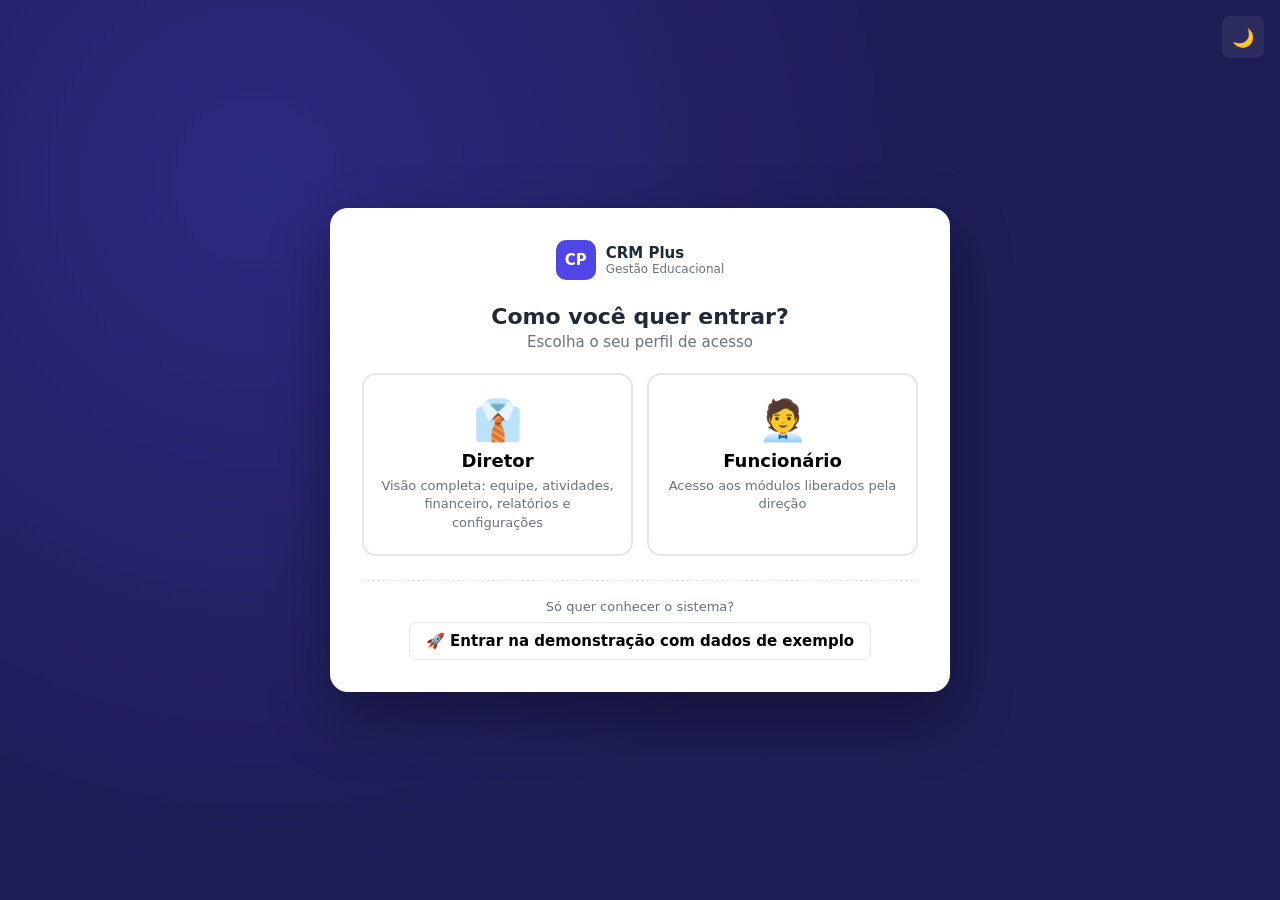
==== commit ed5e9c8d: "Ficha do aluno, academico, WhatsApp, conversas e modo escuro - Ficha do aluno com foto, matriculas, " ====
--- a/index.html
+++ b/index.html
@@ -5,16 +5,18 @@
   <meta name="viewport" content="width=device-width, initial-scale=1.0">
   <title>CRM Plus – Gestão Educacional</title>
   <link rel="stylesheet" href="css/style.css">
+  <script src="js/tema.js"></script>
 </head>
 <body>
   <!-- ===================== ENTRADA (escolha de perfil) ===================== -->
   <section class="entrada" id="entrada" hidden>
+    <button class="btn-tema btn-tema-entrada" data-alternar-tema title="Alternar modo claro/escuro"></button>
     <div class="entrada-box">
       <div class="brand brand-entrada">
-        <span class="brand-logo">C+</span>
+        <span class="brand-logo" data-marca-logo>C+</span>
         <div>
-          <strong>CRM Plus</strong>
-          <small>Gestão Educacional</small>
+          <strong data-marca-nome>CRM Plus</strong>
+          <small data-marca-sub>Gestão Educacional</small>
         </div>
       </div>
       <div id="entradaConteudo"></div>
@@ -25,14 +27,15 @@
     <!-- Menu lateral -->
     <aside class="sidebar" id="sidebar">
       <div class="brand">
-        <span class="brand-logo">C+</span>
+        <span class="brand-logo" data-marca-logo>C+</span>
         <div>
-          <strong>CRM Plus</strong>
-          <small>Gestão Educacional</small>
+          <strong data-marca-nome>CRM Plus</strong>
+          <small data-marca-sub>Gestão Educacional</small>
         </div>
       </div>
       <nav class="menu" id="menu"></nav>
       <button class="btn-exemplos" id="btnExemplos" data-somente-diretor>Carregar dados de exemplo</button>
+      <button class="btn-tema" data-alternar-tema title="Alternar modo claro/escuro"></button>
       <div class="usuario-logado">
         <span class="avatar" id="usuarioAvatar"></span>
         <div>
@@ -41,7 +44,7 @@
         </div>
         <button class="btn-trocar" id="btnTrocarUsuario" title="Trocar de usuário">⇄</button>
       </div>
-      <footer class="sidebar-footer">v2.0</footer>
+      <footer class="sidebar-footer">CRM Plus v3.0</footer>
     </aside>
 
     <main class="content">
@@ -124,6 +127,65 @@
         <section class="kanban" id="kanban"></section>
       </section>
 
+      <!-- ===================== TELA: CONVERSAS ===================== -->
+      <section class="tela" data-tela="conversas" hidden>
+        <header class="topbar">
+          <button class="btn-icon btn-menu" aria-label="Abrir menu">☰</button>
+          <div>
+            <h1>Conversas</h1>
+            <p class="subtitle">Mensagens de WhatsApp com alunos, leads e professores</p>
+          </div>
+          <button class="btn btn-light" id="btnModelos">📋 Modelos de mensagem</button>
+        </header>
+
+        <section class="chat" id="chat">
+          <aside class="chat-lista">
+            <div class="chat-busca">
+              <input type="search" id="buscaConversas" placeholder="Buscar contato...">
+              <div class="alternar alternar-pequeno" id="filtroTipoConversas">
+                <button class="ativo" data-tipo="">Todos</button>
+                <button data-tipo="aluno">Alunos</button>
+                <button data-tipo="lead">Leads</button>
+                <button data-tipo="professor">Professores</button>
+              </div>
+            </div>
+            <ul class="chat-contatos" id="chatContatos"></ul>
+          </aside>
+
+          <section class="chat-conversa" id="chatConversa">
+            <div class="chat-vazio" id="chatVazio">
+              <span>💬</span>
+              <p>Selecione um contato para ver o histórico e enviar mensagens.</p>
+              <small>As mensagens são enviadas pelo WhatsApp. As respostas podem ser registradas aqui para manter o histórico.</small>
+            </div>
+            <div class="chat-ativo" id="chatAtivo" hidden>
+              <header class="chat-topo">
+                <button class="btn-icon chat-voltar" id="chatVoltar" aria-label="Voltar">←</button>
+                <span class="avatar" id="chatAvatar"></span>
+                <div class="chat-topo-info">
+                  <strong id="chatNome"></strong>
+                  <small id="chatDetalhe"></small>
+                </div>
+                <button class="btn btn-light" id="chatFicha">Ver ficha</button>
+              </header>
+              <div class="chat-mensagens" id="chatMensagens"></div>
+              <form class="chat-composer" id="chatForm" novalidate>
+                <div class="chat-composer-topo">
+                  <select id="chatModelo"></select>
+                  <label class="checkbox-linha chat-recebida">
+                    <input type="checkbox" id="chatRecebida"> Registrar resposta recebida do contato
+                  </label>
+                </div>
+                <div class="chat-composer-linha">
+                  <textarea id="chatTexto" rows="2" placeholder="Escreva uma mensagem..."></textarea>
+                  <button type="submit" class="btn btn-whatsapp" id="chatEnviar">Enviar ➤</button>
+                </div>
+              </form>
+            </div>
+          </section>
+        </section>
+      </section>
+
       <!-- ===================== TELA: ALUNOS ===================== -->
       <section class="tela" data-tela="alunos" hidden>
         <header class="topbar">
@@ -305,6 +367,37 @@
         </section>
       </section>
 
+      <!-- ===================== TELA: ACADÊMICO ===================== -->
+      <section class="tela" data-tela="academico" hidden>
+        <header class="topbar">
+          <button class="btn-icon btn-menu" aria-label="Abrir menu">☰</button>
+          <div>
+            <h1>Acadêmico</h1>
+            <p class="subtitle">Chamada, notas, situação dos alunos e certificados</p>
+          </div>
+        </header>
+
+        <section class="toolbar">
+          <label class="rotulo-filtro">Turma
+            <select id="turmaAcademico"></select>
+          </label>
+          <div class="alternar" id="abasAcademico">
+            <button class="ativo" data-aba="chamada">✅ Chamada</button>
+            <button data-aba="notas">📝 Notas</button>
+            <button data-aba="situacao">🎓 Situação e certificados</button>
+          </div>
+        </section>
+
+        <section class="cards">
+          <div class="card"><span>Alunos na turma</span><strong id="statAcadAlunos">0</strong></div>
+          <div class="card"><span>Aulas registradas</span><strong id="statAcadAulas">0</strong></div>
+          <div class="card"><span>Frequência média</span><strong id="statAcadFreq">-</strong></div>
+          <div class="card"><span>Média da turma</span><strong id="statAcadMedia">-</strong></div>
+        </section>
+
+        <section id="academicoConteudo"></section>
+      </section>
+
       <!-- ===================== TELA: MATRÍCULAS ===================== -->
       <section class="tela" data-tela="matriculas" hidden>
         <header class="topbar">
@@ -597,7 +690,8 @@
         </fieldset>
 
         <footer class="modal-footer">
-          <button type="button" class="btn btn-light btn-esquerda" id="btnConverterLead">🎓 Converter em aluno</button>
+          <button type="button" class="btn btn-whatsapp btn-esquerda" id="btnWhatsLead">💬 WhatsApp</button>
+          <button type="button" class="btn btn-light" id="btnConverterLead">🎓 Converter em aluno</button>
           <button type="button" class="btn btn-light" data-fechar>Cancelar</button>
           <button type="submit" class="btn btn-primary">Salvar</button>
         </footer>
@@ -1195,11 +1289,124 @@
             </label>
           </div>
         </fieldset>
+        <fieldset>
+          <legend>Identidade visual</legend>
+          <div class="marca-editor">
+            <div class="marca-logo-preview" id="previewLogo">C+</div>
+            <div class="marca-campos">
+              <div class="botoes-relatorio">
+                <label class="btn btn-light">🖼️ Enviar logo
+                  <input type="file" id="inputLogo" accept="image/*" hidden>
+                </label>
+                <button type="button" class="btn btn-light" id="btnRemoverLogo">Remover logo</button>
+              </div>
+              <div class="cores">
+                <span>Cor da escola</span>
+                <input type="color" name="corPrimaria" id="inputCor">
+                <div class="cores-sugeridas" id="coresSugeridas"></div>
+              </div>
+            </div>
+          </div>
+        </fieldset>
+        <fieldset>
+          <legend>Critérios acadêmicos e certificado</legend>
+          <div class="grid">
+            <label>Média mínima para aprovação
+              <input type="number" name="mediaMinima" min="0" max="10" step="0.5" placeholder="7">
+            </label>
+            <label>Frequência mínima (%)
+              <input type="number" name="frequenciaMinima" min="0" max="100" step="1" placeholder="75">
+            </label>
+            <label>Quem assina pela direção
+              <input type="text" name="responsavelCertificado" placeholder="Nome do(a) diretor(a)">
+            </label>
+          </div>
+        </fieldset>
         <footer class="modal-footer">
           <button type="button" class="btn btn-light" data-fechar>Cancelar</button>
           <button type="submit" class="btn btn-primary">Salvar</button>
         </footer>
       </form>
+    </div>
+  </div>
+
+  <!-- ===================== MODAL: FICHA DO ALUNO ===================== -->
+  <div class="modal" id="modalFicha" aria-hidden="true">
+    <div class="modal-box modal-grande" role="dialog">
+      <header class="modal-header">
+        <h2 class="modal-titulo">Ficha do aluno</h2>
+        <button class="btn-icon" data-fechar aria-label="Fechar">✕</button>
+      </header>
+      <div class="ficha" id="fichaCorpo"></div>
+      <input type="file" id="inputFotoAluno" accept="image/*" hidden>
+    </div>
+  </div>
+
+  <!-- ===================== MODAL: ENVIAR MENSAGEM ===================== -->
+  <div class="modal" id="modalMensagem" aria-hidden="true">
+    <div class="modal-box modal-medio" role="dialog">
+      <header class="modal-header">
+        <h2 class="modal-titulo">Enviar WhatsApp</h2>
+        <button class="btn-icon" data-fechar aria-label="Fechar">✕</button>
+      </header>
+      <form id="formMensagem" novalidate>
+        <fieldset>
+          <div class="msg-para" id="msgPara"></div>
+          <div class="grid grid-2">
+            <label class="col-full">Modelo de mensagem
+              <select id="msgModelo"></select>
+            </label>
+            <label class="col-full">Mensagem
+              <textarea id="msgTexto" rows="7"></textarea>
+            </label>
+          </div>
+          <p class="ajuda msg-ajuda">O WhatsApp abrirá numa nova aba com a mensagem pronta. É só conferir e apertar enviar.
+            A mensagem fica registrada no histórico do contato.</p>
+        </fieldset>
+        <footer class="modal-footer">
+          <button type="button" class="btn btn-light" data-fechar>Cancelar</button>
+          <button type="submit" class="btn btn-whatsapp">💬 Abrir no WhatsApp</button>
+        </footer>
+      </form>
+    </div>
+  </div>
+
+  <!-- ===================== MODAL: MODELOS DE MENSAGEM ===================== -->
+  <div class="modal" id="modalModelos" aria-hidden="true">
+    <div class="modal-box modal-grande" role="dialog">
+      <header class="modal-header">
+        <h2 class="modal-titulo">Modelos de mensagem</h2>
+        <button class="btn-icon" data-fechar aria-label="Fechar">✕</button>
+      </header>
+      <div class="modelos">
+        <aside class="modelos-lista">
+          <button class="btn btn-primary" id="btnNovoModelo" data-somente-diretor>+ Novo modelo</button>
+          <ul id="listaModelos"></ul>
+        </aside>
+        <form class="modelos-form" id="formModelo" novalidate>
+          <input type="hidden" name="id">
+          <div class="grid grid-2">
+            <label>Nome *
+              <input type="text" name="nome" maxlength="60">
+            </label>
+            <label>Categoria
+              <select name="categoria"></select>
+            </label>
+            <label class="col-full">Texto *
+              <textarea name="texto" rows="7"></textarea>
+            </label>
+          </div>
+          <div class="variaveis">
+            <span class="ajuda">Clique para inserir um campo automático:</span>
+            <div id="listaVariaveis"></div>
+          </div>
+          <div class="modelos-acoes" data-somente-diretor>
+            <button type="button" class="btn btn-light btn-esquerda" id="btnExcluirModelo">🗑️ Excluir</button>
+            <button type="submit" class="btn btn-primary">Salvar modelo</button>
+          </div>
+          <p class="ajuda" id="avisoModelos">Somente a direção pode alterar os modelos.</p>
+        </form>
+      </div>
     </div>
   </div>
 
@@ -1221,9 +1428,15 @@
   <script src="js/modelos/matriculas.js"></script>
   <script src="js/modelos/financeiro.js"></script>
   <script src="js/modelos/leads.js"></script>
+  <script src="js/modelos/academico.js"></script>
+  <script src="js/modelos/mensagens.js"></script>
   <script src="js/documentos.js"></script>
   <script src="js/telas/entrada.js"></script>
   <script src="js/telas/painel.js"></script>
+  <script src="js/telas/mensageiro.js"></script>
+  <script src="js/telas/ficha.js"></script>
+  <script src="js/telas/conversas.js"></script>
+  <script src="js/telas/academico.js"></script>
   <script src="js/telas/leads.js"></script>
   <script src="js/telas/alunos.js"></script>
   <script src="js/telas/cursos.js"></script>
--- a/css/style.css
+++ b/css/style.css
@@ -1,18 +1,63 @@
 /* ===== CRM Plus – Estilos globais ===== */
 :root {
+  /* A cor principal é substituída pela cor da escola (Equipe → Instituição) */
   --primaria: #4f46e5;
-  --primaria-escura: #4338ca;
+  --primaria-escura: color-mix(in srgb, var(--primaria) 82%, #000);
+  --primaria-texto: var(--primaria);
+  --destaque: color-mix(in srgb, var(--primaria) 10%, var(--superficie));
+  --destaque-forte: color-mix(in srgb, var(--primaria) 20%, var(--superficie));
   --fundo: #f4f6fb;
   --superficie: #ffffff;
+  --superficie-2: var(--superficie-2);
+  --superficie-3: #eef0f5;
   --texto: #1f2937;
   --texto-suave: #6b7280;
+  --texto-fraco: var(--texto-fraco);
   --borda: #e5e7eb;
-  --sidebar: #1e1b4b;
+  --sidebar: color-mix(in srgb, var(--primaria) 28%, #0b0d1f);
+  --sidebar-texto: color-mix(in srgb, var(--primaria) 15%, #e8eaf6);
+  --sidebar-suave: color-mix(in srgb, var(--primaria) 40%, #9aa0c0);
   --sucesso: #16a34a;
   --alerta: #d97706;
   --perigo: #dc2626;
+  --info: #2563eb;
+  --whatsapp: #128c4a;
+  --serie-1: var(--serie-1);
+  --serie-2: var(--serie-2);
+  --tooltip: var(--tooltip);
+  --hover: rgba(0, 0, 0, .06);
+  --overlay: var(--overlay);
   --raio: 10px;
   --sombra: 0 1px 3px rgba(0, 0, 0, .08);
+  color-scheme: light;
+}
+
+/* ===== Modo escuro (ativado pelo botão 🌙 ou pela preferência do sistema) ===== */
+:root[data-tema="escuro"] {
+  --primaria-texto: color-mix(in srgb, var(--primaria) 55%, #fff);
+  --destaque: color-mix(in srgb, var(--primaria) 20%, var(--superficie));
+  --destaque-forte: color-mix(in srgb, var(--primaria) 34%, var(--superficie));
+  --fundo: #0f1117;
+  --superficie: #181b24;
+  --superficie-2: #1e222d;
+  --superficie-3: #262b37;
+  --texto: #e5e7eb;
+  --texto-suave: #9ca3af;
+  --texto-fraco: #4b5160;
+  --borda: #2c3140;
+  --sidebar: color-mix(in srgb, var(--primaria) 18%, #07080f);
+  --sucesso: #22c55e;
+  --alerta: #f59e0b;
+  --perigo: #f87171;
+  --info: #60a5fa;
+  --whatsapp: #25d366;
+  --serie-1: #3987e5;
+  --serie-2: #d95926;
+  --tooltip: #2c3140;
+  --hover: rgba(255, 255, 255, .07);
+  --overlay: rgba(0, 0, 0, .6);
+  --sombra: 0 1px 3px rgba(0, 0, 0, .45);
+  color-scheme: dark;
 }
 
 * { box-sizing: border-box; margin: 0; padding: 0; }
@@ -31,7 +76,7 @@
 .sidebar {
   width: 240px;
   background: var(--sidebar);
-  color: #e0e7ff;
+  color: var(--sidebar-texto);
   display: flex;
   flex-direction: column;
   padding: 20px 14px;
@@ -39,18 +84,18 @@
   top: 0;
   height: 100vh;
 }
-.brand { display: flex; align-items: center; gap: 10px; margin-bottom: 28px; padding: 0 6px; }
+.brand { display: flex; align-items: center; gap: 10px; margin-bottom: 20px; padding: 0 6px; }
 .brand-logo {
   width: 40px; height: 40px; border-radius: 10px;
   background: var(--primaria); color: #fff;
   display: grid; place-items: center; font-weight: 700;
 }
-.brand small { display: block; color: #a5b4fc; font-size: 12px; }
-
-.menu { display: flex; flex-direction: column; gap: 4px; flex: 1; }
+.brand small { display: block; color: var(--sidebar-suave); font-size: 12px; }
+
+.menu { display: flex; flex-direction: column; gap: 2px; flex: 1; min-height: 0; overflow-y: auto; margin-bottom: 10px; }
 .menu-item {
-  color: #c7d2fe; text-decoration: none;
-  padding: 10px 12px; border-radius: 8px;
+  color: var(--sidebar-texto); text-decoration: none;
+  padding: 8px 12px; border-radius: 8px; flex-shrink: 0;
   display: flex; align-items: center; gap: 8px;
 }
 .menu-item:hover:not(.disabled) { background: rgba(255, 255, 255, .08); }
@@ -59,11 +104,11 @@
 .tag { margin-left: auto; font-size: 10px; background: rgba(255,255,255,.15); padding: 2px 6px; border-radius: 6px; }
 .btn-exemplos {
   font: inherit; font-size: 13px; cursor: pointer; margin: 0 6px 12px;
-  background: transparent; color: #c7d2fe; border: 1px dashed #6366f1;
+  background: transparent; color: var(--sidebar-texto); border: 1px dashed var(--sidebar-suave);
   border-radius: 8px; padding: 8px;
 }
 .btn-exemplos:hover { background: rgba(255, 255, 255, .06); }
-.sidebar-footer { font-size: 12px; color: #818cf8; padding: 0 6px; }
+.sidebar-footer { font-size: 12px; color: var(--sidebar-suave); padding: 0 6px; }
 
 /* ===== Conteúdo ===== */
 .content { flex: 1; padding: 24px 32px; min-width: 0; }
@@ -94,12 +139,12 @@
 input, select, textarea {
   font: inherit; color: inherit;
   padding: 9px 12px; border: 1px solid var(--borda);
-  border-radius: 8px; background: #fff; width: 100%;
+  border-radius: 8px; background: var(--superficie); width: 100%;
 }
 .toolbar select { width: auto; max-width: 100%; }
 input:focus, select:focus, textarea:focus {
-  outline: none; border-color: var(--primaria);
-  box-shadow: 0 0 0 3px rgba(79, 70, 229, .15);
+  outline: none; border-color: var(--primaria-texto);
+  box-shadow: 0 0 0 3px color-mix(in srgb, var(--primaria) 22%, transparent);
 }
 input.invalido { border-color: var(--perigo); }
 
@@ -110,16 +155,16 @@
 }
 .btn-primary { background: var(--primaria); color: #fff; }
 .btn-primary:hover { background: var(--primaria-escura); }
-.btn-light { background: #fff; border: 1px solid var(--borda); }
-.btn-light:hover { background: #f9fafb; }
+.btn-light { background: var(--superficie); border: 1px solid var(--borda); }
+.btn-light:hover { background: var(--superficie-2); }
 .btn-perigo { background: var(--perigo); color: #fff; }
-.btn-perigo:hover { background: #b91c1c; }
+.btn-perigo:hover { background: color-mix(in srgb, var(--perigo) 80%, #000); }
 .btn-icon:disabled { opacity: .3; cursor: default; }
 .btn-icon {
   background: none; border: none; cursor: pointer;
   font-size: 18px; padding: 6px 8px; border-radius: 6px;
 }
-.btn-icon:hover { background: rgba(0, 0, 0, .06); }
+.btn-icon:hover { background: var(--hover); }
 
 /* ===== Tabela ===== */
 .table-wrap {
@@ -128,35 +173,34 @@
 }
 table { width: 100%; border-collapse: collapse; }
 th, td { text-align: left; padding: 12px 14px; border-bottom: 1px solid var(--borda); }
-th { font-size: 12px; text-transform: uppercase; color: var(--texto-suave); background: #fafafa; }
-tbody tr:hover { background: #f9fafb; }
+th { font-size: 12px; text-transform: uppercase; color: var(--texto-suave); background: var(--superficie-2); }
+tbody tr:hover { background: var(--superficie-2); }
 td small { display: block; color: var(--texto-suave); font-size: 12px; }
 .acoes { text-align: right; white-space: nowrap; }
 
-.badge { white-space: nowrap; padding: 3px 10px; border-radius: 999px; font-size: 12px; font-weight: 600; }
-.badge-ativo, .badge-em-andamento { background: #dcfce7; color: var(--sucesso); }
-.badge-interessado { background: #fef3c7; color: var(--alerta); }
-.badge-planejada { background: #e0e7ff; color: var(--primaria); }
-.badge-concluida { background: #dbeafe; color: #2563eb; }
-.badge-inativo { background: #f3f4f6; color: var(--texto-suave); }
-.badge-cancelada { background: #fee2e2; color: var(--perigo); }
-.badge-ativa, .badge-pago { background: #dcfce7; color: var(--sucesso); }
-.badge-trancada { background: #fef3c7; color: var(--alerta); }
-.badge-pendente { background: #e0e7ff; color: var(--primaria); }
-.badge-atrasado { background: #fee2e2; color: var(--perigo); }
-.badge-cancelado { background: #f3f4f6; color: var(--texto-suave); text-decoration: line-through; }
+.badge {
+  white-space: nowrap; padding: 3px 10px; border-radius: 999px; font-size: 12px; font-weight: 600;
+  background: color-mix(in srgb, currentColor 14%, transparent);
+}
+.badge-ativo, .badge-em-andamento, .badge-ativa, .badge-pago, .badge-aprovado { color: var(--sucesso); }
+.badge-interessado, .badge-trancada, .badge-em-curso { color: var(--alerta); }
+.badge-planejada, .badge-pendente { color: var(--primaria-texto); }
+.badge-concluida { color: var(--info); }
+.badge-inativo { color: var(--texto-suave); }
+.badge-cancelado { color: var(--texto-suave); text-decoration: line-through; }
+.badge-cancelada, .badge-atrasado, .badge-reprovado { color: var(--perigo); }
 
 .link {
   background: none; border: none; cursor: pointer; font: inherit;
-  color: var(--primaria); font-weight: 700; text-decoration: underline;
+  color: var(--primaria-texto); font-weight: 700; text-decoration: underline;
 }
 
 .vazio { text-align: center; padding: 48px 16px; color: var(--texto-suave); }
 .vazio p { margin-bottom: 14px; }
 
-tfoot td { background: #fafafa; font-size: 13px; border-bottom: none; }
-.mini-barra { display: block; width: 70px; height: 5px; background: #eef2f7; border-radius: 4px; margin-top: 4px; overflow: hidden; }
-.mini-barra span { display: block; height: 100%; background: #2a78d6; border-radius: 4px; }
+tfoot td { background: var(--superficie-2); font-size: 13px; border-bottom: none; }
+.mini-barra { display: block; width: 70px; height: 5px; background: var(--superficie-3); border-radius: 4px; margin-top: 4px; overflow: hidden; }
+.mini-barra span { display: block; height: 100%; background: var(--serie-1); border-radius: 4px; }
 .mini-barra.cheia span { background: var(--perigo); }
 .texto-perigo { color: var(--perigo); font-weight: 600; }
 .texto-suave { color: var(--texto-suave); }
@@ -170,8 +214,8 @@
 .graf-vazio { color: var(--texto-suave); font-size: 13px; padding: 12px 0; }
 
 /* Cores das séries (paleta validada para daltonismo) */
-.serie-1, .graf-barra { background: #2a78d6; }
-.serie-2 { background: #eb6834; }
+.serie-1, .graf-barra { background: var(--serie-1); }
+.serie-2 { background: var(--serie-2); }
 
 .graf-barras { display: flex; flex-direction: column; gap: 8px; }
 .graf-linha { display: grid; grid-template-columns: 120px 1fr 56px; align-items: center; gap: 10px; font-size: 13px; }
@@ -188,7 +232,7 @@
 .graf-area {
   display: flex; align-items: flex-end; gap: 8px; height: 200px;
   border-bottom: 1px solid var(--borda); padding-top: 4px;
-  background: repeating-linear-gradient(to top, transparent 0 49px, #f1f3f7 49px 50px);
+  background: repeating-linear-gradient(to top, transparent 0 49px, var(--superficie-3) 49px 50px);
 }
 .graf-grupo { flex: 1; height: 100%; display: flex; flex-direction: column; justify-content: flex-end; position: relative; }
 .graf-colunas { flex: 1; display: flex; align-items: flex-end; justify-content: center; gap: 2px; }
@@ -198,7 +242,7 @@
 #grafReceita { padding-bottom: 24px; }
 
 .dica {
-  position: fixed; z-index: 70; pointer-events: none; background: #111827; color: #fff;
+  position: fixed; z-index: 70; pointer-events: none; background: var(--tooltip); color: #fff;
   font-size: 12px; padding: 6px 10px; border-radius: 6px; opacity: 0; transition: opacity .1s; max-width: 280px;
 }
 .dica.visivel { opacity: 1; }
@@ -208,26 +252,26 @@
 .lista-simples li:last-child { border-bottom: none; }
 .lista-simples small { display: block; color: var(--texto-suave); font-size: 12px; }
 .clicavel { cursor: pointer; border-radius: 6px; }
-.clicavel:hover { background: #f9fafb; }
-.link-mais { color: var(--primaria); font-size: 13px; font-weight: 600; text-decoration: none; }
+.clicavel:hover { background: var(--superficie-2); }
+.link-mais { color: var(--primaria-texto); font-size: 13px; font-weight: 600; text-decoration: none; }
 
 /* ===== Kanban (Leads) ===== */
 .kanban { display: grid; grid-template-columns: repeat(6, minmax(200px, 1fr)); gap: 12px; overflow-x: auto; padding-bottom: 8px; }
-.kanban-coluna { background: #eceff5; border-radius: var(--raio); padding: 10px; min-height: 300px; transition: background .15s; }
-.kanban-coluna.alvo { background: #e0e7ff; outline: 2px dashed var(--primaria); }
+.kanban-coluna { background: var(--superficie-3); border-radius: var(--raio); padding: 10px; min-height: 300px; transition: background .15s; }
+.kanban-coluna.alvo { background: var(--destaque-forte); outline: 2px dashed var(--primaria); }
 .kanban-coluna header { display: flex; justify-content: space-between; font-weight: 700; font-size: 13px; margin-bottom: 10px; padding: 0 4px; }
-.contador { background: #fff; border-radius: 999px; padding: 0 8px; font-size: 12px; }
+.contador { background: var(--superficie); border-radius: 999px; padding: 0 8px; font-size: 12px; }
 .kanban-cards { display: flex; flex-direction: column; gap: 8px; }
 .kanban-vazio { color: var(--texto-suave); font-size: 12px; text-align: center; padding: 20px 0; }
 .lead-card {
-  background: #fff; border-radius: 8px; padding: 10px 12px; box-shadow: var(--sombra);
+  background: var(--superficie); border-radius: 8px; padding: 10px 12px; box-shadow: var(--sombra);
   cursor: grab; display: flex; flex-direction: column; gap: 3px; font-size: 13px; position: relative;
 }
 .lead-card:hover { box-shadow: 0 3px 10px rgba(0, 0, 0, .1); }
 .lead-card.arrastando { opacity: .4; }
 .lead-card small { color: var(--texto-suave); }
 .lead-rodape { display: flex; justify-content: space-between; align-items: center; margin-top: 4px; font-size: 12px; }
-.tag-origem { background: #f3f4f6; border-radius: 6px; padding: 1px 6px; font-size: 11px; }
+.tag-origem { background: var(--superficie-3); border-radius: 6px; padding: 1px 6px; font-size: 11px; }
 .lead-mover { position: absolute; top: 4px; right: 4px; display: none; }
 .lead-card:hover .lead-mover { display: flex; }
 .lead-mover .btn-icon { font-size: 11px; padding: 2px 5px; }
@@ -244,13 +288,13 @@
 
 /* ===== Modal ===== */
 .modal {
-  position: fixed; inset: 0; background: rgba(15, 23, 42, .5);
+  position: fixed; inset: 0; background: var(--overlay);
   display: none; align-items: flex-start; justify-content: center;
   padding: 32px 16px; overflow-y: auto; z-index: 50;
 }
 .modal.aberto { display: flex; }
 .modal-box {
-  background: #fff; border-radius: 14px; width: 100%; max-width: 720px;
+  background: var(--superficie); border-radius: 14px; width: 100%; max-width: 720px;
   box-shadow: 0 20px 50px rgba(0, 0, 0, .25);
 }
 .modal-header, .modal-footer {
@@ -269,7 +313,7 @@
 .resumo-pagamento strong { color: var(--texto); }
 
 form fieldset { border: none; padding: 16px 22px 4px; }
-legend { font-weight: 700; font-size: 13px; color: var(--primaria); text-transform: uppercase; margin-bottom: 10px; }
+legend { font-weight: 700; font-size: 13px; color: var(--primaria-texto); text-transform: uppercase; margin-bottom: 10px; }
 .grid { display: grid; grid-template-columns: repeat(3, 1fr); gap: 12px; }
 .grid label { display: flex; flex-direction: column; gap: 4px; font-size: 13px; font-weight: 600; }
 .col-2 { grid-column: span 2; }
@@ -280,13 +324,13 @@
   border: 1px solid var(--borda); border-radius: 8px; padding: 6px 10px; cursor: pointer;
 }
 .dias input { width: auto; }
-.dias label:has(input:checked) { background: #eef2ff; border-color: var(--primaria); color: var(--primaria); }
+.dias label:has(input:checked) { background: var(--destaque); border-color: var(--primaria-texto); color: var(--primaria-texto); }
 .col-full { grid-column: 1 / -1; }
 
 /* ===== Toast ===== */
 .toast {
   position: fixed; bottom: 24px; right: 24px;
-  background: #111827; color: #fff; padding: 12px 18px; border-radius: 8px;
+  background: var(--tooltip); color: #fff; padding: 12px 18px; border-radius: 8px;
   opacity: 0; transform: translateY(10px); transition: .25s; pointer-events: none; z-index: 60;
 }
 .toast.visivel { opacity: 1; transform: none; }
@@ -295,7 +339,7 @@
 /* ===== Entrada (escolha de perfil) ===== */
 .entrada {
   min-height: 100vh; display: flex; align-items: center; justify-content: center; padding: 24px 16px;
-  background: radial-gradient(circle at 20% 20%, #312e81 0, var(--sidebar) 55%);
+  background: radial-gradient(circle at 20% 20%, color-mix(in srgb, var(--primaria) 50%, #0b0d1f) 0, var(--sidebar) 55%);
 }
 .entrada-box {
   background: var(--superficie); border-radius: 18px; width: 100%; max-width: 620px;
@@ -307,10 +351,10 @@
 .entrada-sub { color: var(--texto-suave); margin: 4px 0 22px; }
 .entrada-perfis { display: grid; grid-template-columns: 1fr 1fr; gap: 14px; }
 .perfil-card {
-  font: inherit; cursor: pointer; background: #f8f9fc; border: 2px solid var(--borda); border-radius: 14px;
+  font: inherit; cursor: pointer; background: var(--superficie-2); border: 2px solid var(--borda); border-radius: 14px;
   padding: 22px 16px; display: flex; flex-direction: column; align-items: center; gap: 6px; transition: .15s;
 }
-.perfil-card:hover { border-color: var(--primaria); background: #eef2ff; transform: translateY(-2px); }
+.perfil-card:hover { border-color: var(--primaria-texto); background: var(--destaque); transform: translateY(-2px); }
 .perfil-card strong { font-size: 18px; }
 .perfil-card small { color: var(--texto-suave); font-size: 13px; line-height: 1.4; }
 .perfil-icone { font-size: 40px; }
@@ -319,12 +363,12 @@
 .entrada-usuarios { display: flex; flex-direction: column; gap: 8px; text-align: left; max-height: 340px; overflow-y: auto; }
 .usuario-item {
   font: inherit; cursor: pointer; display: flex; align-items: center; gap: 12px; padding: 10px 14px;
-  background: #fff; border: 1px solid var(--borda); border-radius: 10px;
-}
-.usuario-item:hover { border-color: var(--primaria); background: #eef2ff; }
+  background: var(--superficie); border: 1px solid var(--borda); border-radius: 10px;
+}
+.usuario-item:hover { border-color: var(--primaria-texto); background: var(--destaque); }
 .usuario-item small { display: block; color: var(--texto-suave); font-size: 12px; }
 .usuario-pin { margin-left: auto; }
-.entrada-aviso { background: #fef3c7; color: #92400e; padding: 14px; border-radius: 10px; line-height: 1.5; }
+.entrada-aviso { background: color-mix(in srgb, var(--alerta) 15%, var(--superficie)); color: var(--texto); padding: 14px; border-radius: 10px; line-height: 1.5; }
 .entrada-form { display: flex; flex-direction: column; gap: 12px; text-align: left; max-width: 320px; margin: 0 auto; }
 .entrada-form label { display: flex; flex-direction: column; gap: 4px; font-size: 13px; font-weight: 600; }
 .entrada-form input[name=pin] { font-size: 22px; letter-spacing: 6px; text-align: center; }
@@ -334,7 +378,7 @@
 /* ===== Avatar / usuário logado ===== */
 .avatar {
   width: 34px; height: 34px; border-radius: 50%; flex-shrink: 0;
-  background: #e0e7ff; color: var(--primaria); font-size: 12px; font-weight: 700;
+  background: var(--destaque-forte); color: var(--primaria-texto); font-size: 12px; font-weight: 700;
   display: inline-grid; place-items: center;
 }
 .avatar-grande { width: 64px; height: 64px; font-size: 22px; }
@@ -345,14 +389,14 @@
 }
 .usuario-logado > div { flex: 1; min-width: 0; }
 .usuario-logado strong { display: block; color: #fff; font-size: 13px; white-space: nowrap; overflow: hidden; text-overflow: ellipsis; }
-.usuario-logado small { color: #a5b4fc; font-size: 11px; }
+.usuario-logado small { color: var(--sidebar-suave); font-size: 11px; }
 .btn-trocar {
   background: rgba(255, 255, 255, .12); color: #fff; border: none; border-radius: 8px;
   width: 32px; height: 32px; cursor: pointer; font-size: 16px;
 }
 .btn-trocar:hover { background: var(--primaria); }
 .celula-usuario { display: flex; align-items: center; gap: 10px; }
-.chip { display: inline-block; background: #f3f4f6; border-radius: 6px; padding: 2px 6px; font-size: 11px; margin: 2px 2px 0 0; white-space: nowrap; }
+.chip { display: inline-block; background: var(--superficie-3); border-radius: 6px; padding: 2px 6px; font-size: 11px; margin: 2px 2px 0 0; white-space: nowrap; }
 .texto-alerta { color: var(--alerta); font-weight: 600; }
 
 /* ===== Equipe / atividades ===== */
@@ -367,7 +411,7 @@
 .timeline li:last-child { border-bottom: none; }
 .timeline li > div { flex: 1; min-width: 0; font-size: 14px; }
 .timeline time { color: var(--texto-suave); font-size: 12px; white-space: nowrap; }
-.acao-atividade { color: var(--primaria); font-weight: 600; }
+.acao-atividade { color: var(--primaria-texto); font-weight: 600; }
 .descricao-atividade { color: var(--texto-suave); font-size: 13px; margin-top: 2px; }
 .timeline-compacta li { padding: 7px 0; }
 .timeline-compacta .avatar { width: 28px; height: 28px; font-size: 10px; }
@@ -376,21 +420,21 @@
 .btn-mais { display: block; margin: 12px auto 0; }
 
 /* ===== Alternar lista / agenda ===== */
-.alternar { display: inline-flex; border: 1px solid var(--borda); border-radius: 8px; overflow: hidden; background: #fff; }
+.alternar { display: inline-flex; border: 1px solid var(--borda); border-radius: 8px; overflow: hidden; background: var(--superficie); }
 .alternar button { font: inherit; border: none; background: none; padding: 8px 12px; cursor: pointer; white-space: nowrap; }
 .alternar button.ativo { background: var(--primaria); color: #fff; }
 
 /* ===== Agenda semanal ===== */
 .agenda { display: grid; grid-template-columns: repeat(var(--colunas, 5), minmax(120px, 1fr)); gap: 8px; overflow-x: auto; }
-.agenda-dia { background: #f8f9fc; border-radius: 8px; padding: 8px; min-height: 120px; }
+.agenda-dia { background: var(--superficie-2); border-radius: 8px; padding: 8px; min-height: 120px; }
 .agenda-dia header { font-weight: 700; text-align: center; font-size: 13px; margin-bottom: 6px; }
 .agenda-aula {
-  background: #fff; border-left: 3px solid #2a78d6; border-radius: 6px; padding: 6px 8px; margin-bottom: 6px;
+  background: var(--superficie); border-left: 3px solid var(--serie-1); border-radius: 6px; padding: 6px 8px; margin-bottom: 6px;
   display: flex; flex-direction: column; gap: 1px; font-size: 12px; box-shadow: var(--sombra);
 }
 .agenda-aula strong { font-size: 12px; }
 .agenda-aula small { color: var(--texto-suave); }
-.agenda-livre { text-align: center; color: #c0c4cc; }
+.agenda-livre { text-align: center; color: var(--texto-fraco); }
 .resumo-professor { display: flex; flex-wrap: wrap; gap: 10px 24px; margin-bottom: 16px; font-size: 14px; }
 .titulo-secao { font-size: 13px; text-transform: uppercase; color: var(--texto-suave); margin: 18px 0 8px; }
 
@@ -398,7 +442,7 @@
 .grade-editor { display: flex; flex-direction: column; gap: 8px; }
 .grade-linha {
   display: grid; grid-template-columns: 28px 1fr 80px 190px auto; gap: 6px; align-items: center;
-  background: #f8f9fc; border: 1px solid var(--borda); border-radius: 8px; padding: 8px;
+  background: var(--superficie-2); border: 1px solid var(--borda); border-radius: 8px; padding: 8px;
 }
 .grade-ordem {
   width: 24px; height: 24px; border-radius: 50%; background: var(--primaria); color: #fff;
@@ -415,14 +459,196 @@
 .modal-corpo .doc-cabecalho { display: none; }
 .modal-corpo .doc-tabela { width: 100%; border-collapse: collapse; margin: 12px 0; }
 .modal-corpo .doc-tabela th, .modal-corpo .doc-tabela td { padding: 8px 10px; border-bottom: 1px solid var(--borda); text-align: left; vertical-align: top; }
-.modal-corpo .doc-tabela th { font-size: 12px; text-transform: uppercase; color: var(--texto-suave); background: #fafafa; }
+.modal-corpo .doc-tabela th { font-size: 12px; text-transform: uppercase; color: var(--texto-suave); background: var(--superficie-2); }
 .modal-corpo .doc-tabela tfoot td { font-weight: 700; }
 .modal-corpo .doc-bloco { margin-bottom: 12px; }
 .modal-corpo .doc-bloco h3 { font-size: 16px; }
 .modal-corpo .doc-rodape { font-size: 12px; color: var(--texto-suave); }
 
+/* ===== Botões extras ===== */
+.btn-whatsapp { background: #128c4a; color: #fff; }
+.btn-whatsapp:hover { background: #0e7a3f; }
+.btn-pequeno { padding: 5px 10px; font-size: 13px; }
+.link-nome { text-decoration: none; color: var(--texto); text-align: left; padding: 0; }
+.link-nome:hover { color: var(--primaria-texto); text-decoration: underline; }
+.link-pequeno { font-size: 12px; font-weight: 600; padding: 0; }
+.chip-botao { border: 1px solid var(--borda); cursor: pointer; font: inherit; font-size: 12px; color: var(--texto); }
+.chip-botao:hover { border-color: var(--primaria); color: var(--primaria-texto); }
+.chip-alerta { color: var(--alerta); border-color: color-mix(in srgb, var(--alerta) 40%, transparent); }
+.aviso { background: color-mix(in srgb, var(--alerta) 14%, var(--superficie)); border-radius: 8px; padding: 8px 12px; font-size: 13px; margin: 10px 0; }
+
+/* ===== Tema e marca ===== */
+.btn-tema {
+  font: inherit; font-size: 13px; cursor: pointer; margin: 0 6px 10px; padding: 8px;
+  background: rgba(255, 255, 255, .07); color: var(--sidebar-texto); border: none; border-radius: 8px; text-align: left;
+}
+.btn-tema:hover { background: rgba(255, 255, 255, .14); }
+.btn-tema-entrada { position: fixed; top: 16px; right: 16px; margin: 0; font-size: 18px; width: 42px; height: 42px; text-align: center; }
+.brand-logo.com-logo { background: #fff; padding: 3px; overflow: hidden; }
+.brand-logo img { width: 100%; height: 100%; object-fit: contain; }
+.brand strong { display: block; line-height: 1.2; }
+.avatar.com-foto { background: var(--superficie-3); overflow: hidden; }
+.avatar img { width: 100%; height: 100%; object-fit: cover; }
+
+.marca-editor { display: flex; gap: 18px; align-items: center; flex-wrap: wrap; }
+.marca-logo-preview {
+  width: 96px; height: 96px; border-radius: 18px; background: var(--primaria); color: #fff;
+  display: grid; place-items: center; font-size: 28px; font-weight: 700; overflow: hidden; border: 1px solid var(--borda);
+}
+.marca-logo-preview img { width: 100%; height: 100%; object-fit: contain; background: #fff; }
+.marca-campos { display: flex; flex-direction: column; gap: 12px; flex: 1; min-width: 240px; }
+.cores { display: flex; align-items: center; gap: 10px; flex-wrap: wrap; font-size: 13px; font-weight: 600; }
+.cores input[type=color] { width: 44px; height: 34px; padding: 2px; cursor: pointer; }
+.cores-sugeridas { display: flex; gap: 6px; flex-wrap: wrap; }
+.cor-sugerida { width: 26px; height: 26px; border-radius: 50%; border: 2px solid var(--superficie); box-shadow: 0 0 0 1px var(--borda); cursor: pointer; }
+.cor-sugerida.ativo { box-shadow: 0 0 0 2px var(--texto); }
+
+/* ===== Envio de mensagem / modelos ===== */
+.modal-medio { max-width: 580px; }
+.msg-para { display: flex; align-items: center; gap: 12px; margin-bottom: 14px; padding: 10px 12px; background: var(--superficie-2); border-radius: 10px; }
+.msg-para small { display: block; color: var(--texto-suave); font-size: 12px; }
+.modelos { display: grid; grid-template-columns: 240px 1fr; min-height: 420px; }
+.modelos-lista { border-right: 1px solid var(--borda); padding: 16px; display: flex; flex-direction: column; gap: 10px; }
+.modelos-lista ul { list-style: none; overflow-y: auto; max-height: 460px; }
+.modelos-categoria { font-size: 11px; text-transform: uppercase; color: var(--texto-suave); font-weight: 700; margin: 12px 0 4px; }
+.modelos-item { padding: 8px 10px; border-radius: 8px; cursor: pointer; font-size: 14px; }
+.modelos-item:hover { background: var(--superficie-2); }
+.modelos-item.ativo { background: var(--destaque); color: var(--primaria-texto); font-weight: 600; }
+.modelos-form { padding: 16px 22px; display: flex; flex-direction: column; gap: 12px; }
+.variaveis #listaVariaveis { display: flex; flex-wrap: wrap; gap: 4px; margin-top: 6px; }
+.modelos-acoes { display: flex; gap: 10px; }
+
+/* ===== Conversas (chat) ===== */
+.chat {
+  display: grid; grid-template-columns: 330px 1fr; height: calc(100vh - 130px); min-height: 480px;
+  background: var(--superficie); border-radius: var(--raio); box-shadow: var(--sombra); overflow: hidden;
+}
+.chat-lista { border-right: 1px solid var(--borda); display: flex; flex-direction: column; min-height: 0; }
+.chat-busca { padding: 12px; display: flex; flex-direction: column; gap: 8px; border-bottom: 1px solid var(--borda); }
+.alternar-pequeno button { padding: 5px 8px; font-size: 12px; flex: 1; }
+.alternar-pequeno { display: flex; }
+.chat-contatos { list-style: none; overflow-y: auto; flex: 1; }
+.chat-contato { display: flex; gap: 10px; padding: 10px 12px; cursor: pointer; border-bottom: 1px solid var(--borda); align-items: center; }
+.chat-contato:hover { background: var(--superficie-2); }
+.chat-contato.ativo { background: var(--destaque); }
+.chat-contato-info { flex: 1; min-width: 0; }
+.chat-contato-linha { display: flex; justify-content: space-between; gap: 8px; }
+.chat-contato-linha strong { font-size: 14px; white-space: nowrap; overflow: hidden; text-overflow: ellipsis; }
+.chat-contato-linha time { font-size: 11px; color: var(--texto-suave); white-space: nowrap; }
+.chat-contato small { display: block; color: var(--texto-suave); font-size: 12px; white-space: nowrap; overflow: hidden; text-overflow: ellipsis; }
+.chat-sem-contatos { padding: 16px; }
+.chat-conversa { display: flex; flex-direction: column; min-height: 0; min-width: 0; }
+.chat-vazio { margin: auto; text-align: center; color: var(--texto-suave); max-width: 340px; padding: 24px; }
+.chat-vazio span { font-size: 48px; }
+.chat-vazio p { margin: 8px 0; color: var(--texto); }
+.chat-ativo { display: flex; flex-direction: column; height: 100%; min-height: 0; }
+.chat-topo { display: flex; align-items: center; gap: 10px; padding: 10px 14px; border-bottom: 1px solid var(--borda); }
+.chat-topo-info { flex: 1; min-width: 0; }
+.chat-topo-info small { display: block; color: var(--texto-suave); font-size: 12px; white-space: nowrap; overflow: hidden; text-overflow: ellipsis; }
+.chat-voltar { display: none; }
+.chat-mensagens {
+  flex: 1; overflow-y: auto; padding: 16px 18px; display: flex; flex-direction: column; gap: 6px;
+  background: var(--superficie-2);
+  background-image: radial-gradient(color-mix(in srgb, var(--texto-suave) 12%, transparent) 1px, transparent 1px);
+  background-size: 18px 18px;
+}
+.chat-dia { text-align: center; margin: 10px 0 4px; }
+.chat-dia span { background: var(--superficie); color: var(--texto-suave); font-size: 11px; padding: 3px 10px; border-radius: 999px; box-shadow: var(--sombra); }
+.chat-inicio { margin: auto; text-align: center; color: var(--texto-suave); font-size: 14px; line-height: 1.6; }
+.bolha { max-width: min(72%, 520px); padding: 8px 12px 6px; border-radius: 12px; box-shadow: var(--sombra); font-size: 14px; line-height: 1.45; }
+.bolha p { white-space: pre-wrap; overflow-wrap: anywhere; }
+.bolha small { display: block; text-align: right; font-size: 11px; color: var(--texto-suave); margin-top: 3px; }
+.bolha-enviada { align-self: flex-end; background: color-mix(in srgb, #25d366 18%, var(--superficie)); border-bottom-right-radius: 4px; }
+.bolha-recebida { align-self: flex-start; background: var(--superficie); border-bottom-left-radius: 4px; }
+.chat-composer { border-top: 1px solid var(--borda); padding: 10px 14px; display: flex; flex-direction: column; gap: 8px; }
+.chat-composer-topo { display: flex; gap: 12px; align-items: center; flex-wrap: wrap; }
+.chat-composer-topo select { width: auto; max-width: 260px; padding: 6px 10px; font-size: 13px; }
+.chat-recebida { display: flex; align-items: center; gap: 6px; font-size: 13px; color: var(--texto-suave); cursor: pointer; }
+.chat-recebida input { width: auto; }
+.chat-composer-linha { display: flex; gap: 10px; align-items: flex-end; }
+.chat-composer-linha textarea { resize: none; min-height: 44px; }
+
+/* ===== Ficha do aluno ===== */
+.ficha { padding: 20px 22px 22px; }
+.ficha-topo { display: flex; gap: 18px; align-items: center; flex-wrap: wrap; }
+.ficha-foto { position: relative; }
+.avatar-ficha { width: 96px; height: 96px; font-size: 30px; }
+.ficha-foto-btn {
+  position: absolute; right: -2px; bottom: -2px; width: 32px; height: 32px; border-radius: 50%;
+  border: 2px solid var(--superficie); background: var(--primaria); cursor: pointer; font-size: 14px;
+}
+.ficha-identidade { flex: 1; min-width: 220px; }
+.ficha-identidade h2 { font-size: 22px; display: flex; align-items: center; gap: 10px; flex-wrap: wrap; }
+.ficha-identidade p { color: var(--texto-suave); font-size: 14px; margin-top: 2px; }
+.ficha-botoes { display: flex; gap: 8px; flex-wrap: wrap; }
+.ficha-resumo { display: grid; grid-template-columns: repeat(auto-fit, minmax(140px, 1fr)); gap: 10px; margin: 18px 0; }
+.ficha-resumo div { background: var(--superficie-2); border-radius: 10px; padding: 10px 14px; }
+.ficha-resumo span { display: block; font-size: 12px; color: var(--texto-suave); }
+.ficha-resumo strong { font-size: 20px; }
+.ficha-abas { display: flex; gap: 4px; border-bottom: 1px solid var(--borda); margin-bottom: 16px; overflow-x: auto; }
+.ficha-abas button {
+  font: inherit; background: none; border: none; border-bottom: 2px solid transparent; padding: 8px 14px;
+  cursor: pointer; color: var(--texto-suave); font-weight: 600; white-space: nowrap;
+}
+.ficha-abas button.ativo { color: var(--primaria-texto); border-bottom-color: var(--primaria); }
+.ficha-dados { display: grid; grid-template-columns: repeat(2, 1fr); gap: 12px 24px; }
+.ficha-dados span, .rotulo { display: block; font-size: 12px; color: var(--texto-suave); text-transform: uppercase; font-weight: 600; }
+.ficha-dados p { font-size: 14px; }
+.ficha-dados-largo { grid-column: 1 / -1; }
+.ficha-turma { border: 1px solid var(--borda); border-radius: 10px; margin-bottom: 12px; overflow: hidden; }
+.ficha-turma > header { display: flex; justify-content: space-between; align-items: center; gap: 10px; padding: 10px 14px; background: var(--superficie-2); }
+.ficha-turma > header small { display: block; color: var(--texto-suave); font-size: 12px; }
+.ficha-turma-corpo { display: grid; grid-template-columns: 1fr 1fr; gap: 18px; padding: 12px 14px; font-size: 14px; }
+.ficha-turma > footer { padding: 0 14px 12px; }
+.barra-frequencia { height: 8px; background: var(--superficie-3); border-radius: 999px; overflow: hidden; margin: 6px 0; min-width: 80px; }
+.barra-frequencia span { display: block; height: 100%; background: var(--sucesso); border-radius: 999px; }
+.barra-frequencia.baixa span { background: var(--perigo); }
+.ficha-notas { list-style: none; margin: 6px 0; }
+.ficha-notas li { display: flex; justify-content: space-between; gap: 10px; padding: 3px 0; border-bottom: 1px dashed var(--borda); font-size: 13px; }
+.ficha-totais { display: flex; gap: 20px; flex-wrap: wrap; margin-bottom: 12px; font-size: 14px; }
+.ficha-anotacao { display: flex; gap: 10px; align-items: flex-end; margin-bottom: 12px; }
+
+/* ===== Acadêmico ===== */
+.academico-grid { display: grid; grid-template-columns: minmax(0, 2fr) minmax(260px, 1fr); gap: 16px; align-items: start; }
+.chamada-topo { display: flex; gap: 12px; flex-wrap: wrap; }
+.chamada-topo label { display: flex; flex-direction: column; gap: 4px; font-size: 13px; font-weight: 600; }
+.chamada-conteudo { flex: 1; min-width: 200px; }
+.chamada-acoes { display: flex; justify-content: space-between; align-items: center; gap: 10px; margin: 14px 0 6px; font-size: 13px; }
+.chamada-lista { list-style: none; }
+.chamada-linha { display: flex; align-items: center; gap: 12px; padding: 8px 4px; border-bottom: 1px solid var(--borda); }
+.chamada-linha[data-estado=F] { background: color-mix(in srgb, var(--perigo) 7%, transparent); }
+.chamada-nome { flex: 1; min-width: 0; }
+.chamada-nome small { display: block; font-size: 12px; color: var(--texto-suave); }
+.chamada-nome .link { text-decoration: none; color: var(--texto); padding: 0; text-align: left; }
+.presenca { display: flex; border: 1px solid var(--borda); border-radius: 8px; overflow: hidden; }
+.presenca button { font: inherit; font-weight: 700; width: 38px; height: 34px; border: none; background: var(--superficie); color: var(--texto-suave); cursor: pointer; }
+.presenca button + button { border-left: 1px solid var(--borda); }
+.presenca .presenca-P.ativo { background: var(--sucesso); color: #fff; }
+.presenca .presenca-F.ativo { background: var(--perigo); color: #fff; }
+.presenca .presenca-J.ativo { background: var(--alerta); color: #fff; }
+.chamada-rodape { display: flex; justify-content: flex-end; margin-top: 14px; }
+.chips-aulas { display: flex; flex-wrap: wrap; gap: 6px; margin-bottom: 16px; }
+.aulas-lista { max-height: 520px; overflow-y: auto; }
+.aulas-lista li.selecionada { background: var(--destaque); }
+.tabela-notas th { white-space: nowrap; max-width: 140px; overflow: hidden; text-overflow: ellipsis; text-transform: none; }
+.tabela-notas th small { display: block; font-weight: 400; }
+.input-nota { width: 70px; padding: 6px 8px; text-align: center; }
+.celula-media { font-weight: 700; }
+.legenda-situacao { margin: 12px 0 0; }
+
 /* ===== Responsivo ===== */
+@media (max-width: 1100px) {
+  .academico-grid { grid-template-columns: 1fr; }
+}
 @media (max-width: 900px) {
+  .chat { grid-template-columns: 1fr; height: calc(100vh - 110px); }
+  .chat .chat-conversa { display: none; }
+  .chat.mostrando-conversa .chat-lista { display: none; }
+  .chat.mostrando-conversa .chat-conversa { display: flex; }
+  .chat-voltar { display: inline-block; }
+  .modelos { grid-template-columns: 1fr; }
+  .modelos-lista { border-right: none; border-bottom: 1px solid var(--borda); }
+  .modelos-lista ul { max-height: 180px; }
   .cards { grid-template-columns: repeat(2, 1fr); }
   .paineis { grid-template-columns: 1fr; }
   .painel-largo { grid-column: auto; }
@@ -433,6 +659,11 @@
   .content { padding: 16px; }
 }
 @media (max-width: 600px) {
+  .ficha-dados, .ficha-turma-corpo { grid-template-columns: 1fr; }
+  .ficha-botoes .btn { flex: 1; }
+  .chat-composer-topo select { max-width: 100%; width: 100%; }
+  .bolha { max-width: 88%; }
+  .chamada-linha .avatar { display: none; }
   .entrada-perfis { grid-template-columns: 1fr; }
   .entrada-box { padding: 24px 18px; }
   .grade-linha { grid-template-columns: 28px 1fr 70px; }
@@ -443,5 +674,7 @@
   .modal-footer { flex-wrap: wrap; }
   .col-2 { grid-column: auto; }
   .topbar h1 { font-size: 20px; }
+  .topbar { flex-wrap: wrap; gap: 10px; }
+  .topbar > .btn { font-size: 13px; padding: 8px 12px; }
   .subtitle { display: none; }
 }
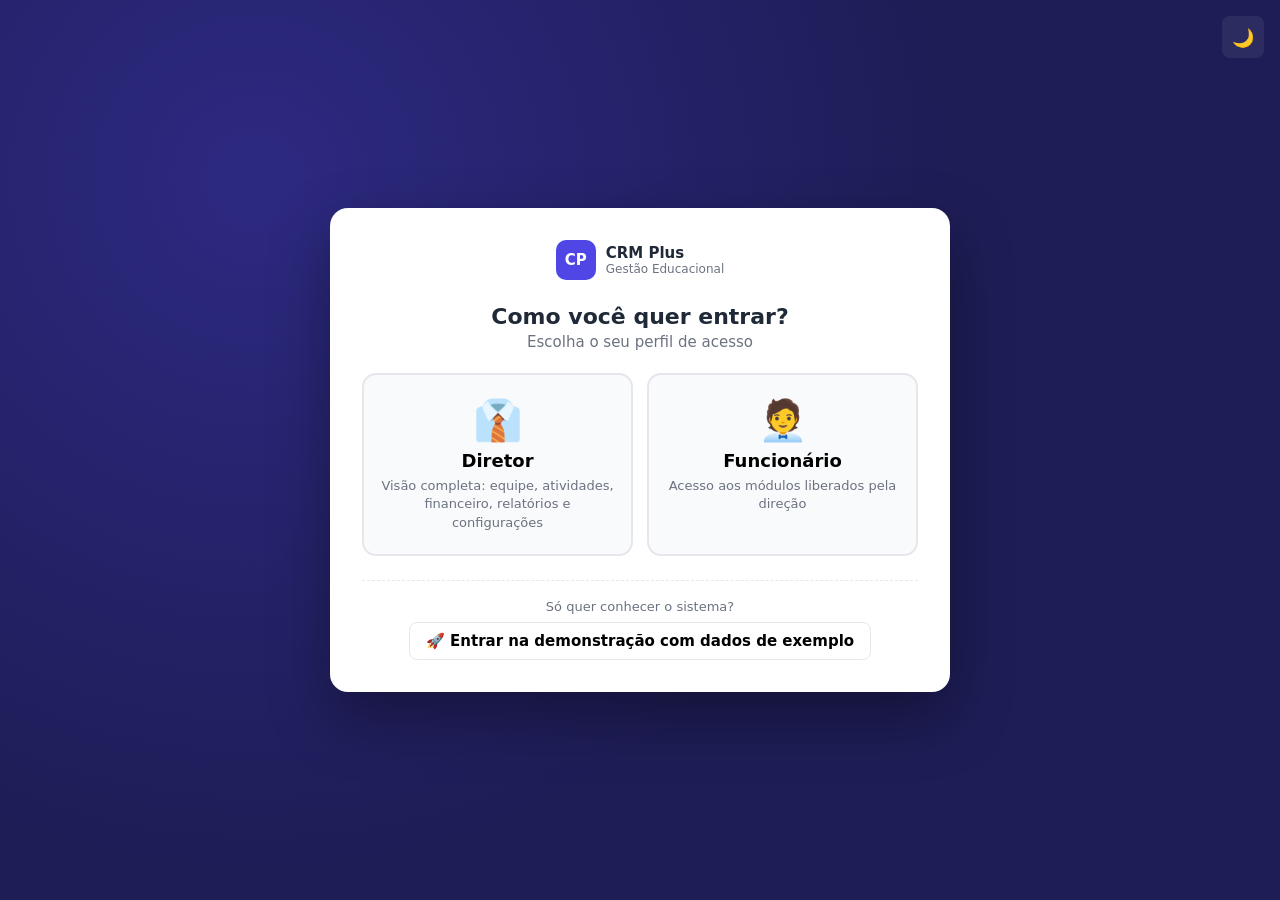
==== commit a6d29b7f: "Agenda, metas, despesas e lucro - Agenda mensal/lista com aulas, vencimentos, despesas, leads, anive" ====
--- a/index.html
+++ b/index.html
@@ -65,9 +65,18 @@
           <div class="card" data-modulo="leads"><span>Leads em aberto</span><strong id="kpiLeads">0</strong></div>
           <div class="card" data-modulo="financeiro"><span>Recebido no mês</span><strong id="kpiRecebido">R$ 0,00</strong></div>
           <div class="card card-alerta" data-modulo="financeiro"><span>Em atraso</span><strong id="kpiAtraso">R$ 0,00</strong></div>
+          <div class="card" data-somente-diretor><span>Lucro do mês</span><strong id="kpiLucro">R$ 0,00</strong></div>
         </section>
 
         <section class="paineis">
+          <article class="painel painel-largo" id="painelMetas">
+            <h3><span id="tituloMetasPainel">Metas do mês</span> <a href="#metas" class="link-mais" data-somente-diretor>definir metas →</a></h3>
+            <div id="metasPainel"></div>
+          </article>
+          <article class="painel" id="painelHoje">
+            <h3>Hoje na agenda <a href="#agenda" class="link-mais">abrir agenda →</a></h3>
+            <ul class="lista-simples" id="agendaHoje"></ul>
+          </article>
           <article class="painel painel-largo" data-modulo="atividades">
             <h3>Atividades recentes da equipe <a href="#atividades" class="link-mais">ver tudo →</a></h3>
             <ul class="timeline timeline-compacta" id="painelAtividades"></ul>
@@ -96,6 +105,38 @@
             <h3>Mensalidades em atraso</h3>
             <ul class="lista-simples" id="listaAtrasos"></ul>
           </article>
+        </section>
+      </section>
+
+      <!-- ===================== TELA: AGENDA ===================== -->
+      <section class="tela" data-tela="agenda" hidden>
+        <header class="topbar">
+          <button class="btn-icon btn-menu" aria-label="Abrir menu">☰</button>
+          <div>
+            <h1>Agenda</h1>
+            <p class="subtitle">Aulas, vencimentos, retornos, aniversários, eventos e feriados</p>
+          </div>
+          <button class="btn btn-light" id="btnFeriados" data-somente-diretor>🏖️ Feriados nacionais</button>
+          <button class="btn btn-primary" id="btnNovoEvento">+ Novo evento</button>
+        </header>
+
+        <section class="toolbar agenda-toolbar">
+          <div class="agenda-nav">
+            <button class="btn btn-light" id="agendaAnterior" aria-label="Mês anterior">◀</button>
+            <button class="btn btn-light" id="agendaHojeBtn">Hoje</button>
+            <button class="btn btn-light" id="agendaProximo" aria-label="Próximo mês">▶</button>
+            <h2 id="agendaTitulo"></h2>
+          </div>
+          <div class="alternar" id="agendaVisao">
+            <button class="ativo" data-visao="mes">🗓️ Mês</button>
+            <button data-visao="lista">☰ Lista</button>
+          </div>
+        </section>
+        <div class="camadas" id="agendaCamadas"></div>
+
+        <section class="agenda-layout">
+          <div class="painel calendario-painel" id="agendaCalendario"></div>
+          <aside class="painel agenda-dia-painel" id="agendaDia"></aside>
         </section>
       </section>
 
@@ -448,11 +489,20 @@
           <button class="btn-icon btn-menu" aria-label="Abrir menu">☰</button>
           <div>
             <h1>Financeiro</h1>
-            <p class="subtitle">Mensalidades, taxas e recebimentos</p>
-          </div>
-          <button class="btn btn-primary" id="btnNovoLancamento">+ Novo lançamento</button>
+            <p class="subtitle">Receitas, despesas e resultado</p>
+          </div>
+          <button class="btn btn-light" id="btnPagamentoProfessores" data-aba-fin="despesas">👨‍🏫 Pagamento de professores</button>
+          <button class="btn btn-primary" id="btnNovaDespesa" data-aba-fin="despesas">+ Nova despesa</button>
+          <button class="btn btn-primary" id="btnNovoLancamento" data-aba-fin="receitas">+ Novo lançamento</button>
         </header>
 
+        <nav class="abas-tela" id="abasFinanceiro">
+          <button class="ativo" data-aba="receitas">💵 Receitas</button>
+          <button data-aba="despesas">💸 Despesas</button>
+          <button data-aba="resultado" data-somente-diretor>📈 Resultado / lucro</button>
+        </nav>
+
+        <div id="finReceitas">
         <section class="cards">
           <div class="card"><span>Previsto no mês</span><strong id="statFinPrevisto">R$ 0,00</strong></div>
           <div class="card"><span>Recebido no mês</span><strong id="statFinRecebido">R$ 0,00</strong></div>
@@ -486,6 +536,72 @@
           </table>
           <div class="vazio" id="vazioFinanceiro"><p></p></div>
         </section>
+        </div>
+
+        <!-- Despesas (contas a pagar) -->
+        <div id="finDespesas" hidden>
+          <section class="cards">
+            <div class="card"><span>Despesas do mês</span><strong id="statDespPrevisto">R$ 0,00</strong></div>
+            <div class="card"><span>Pago no mês</span><strong id="statDespPago">R$ 0,00</strong></div>
+            <div class="card"><span>A pagar no mês</span><strong id="statDespAPagar">R$ 0,00</strong></div>
+            <div class="card card-alerta"><span>Contas em atraso</span><strong id="statDespAtraso">R$ 0,00</strong></div>
+          </section>
+
+          <section class="toolbar">
+            <input type="search" id="buscaDespesas" placeholder="Buscar por descrição ou fornecedor...">
+            <input type="month" id="filtroMesDespesas" title="Mês de vencimento">
+            <select id="filtroCategoriaDespesas"></select>
+            <select id="filtroSituacaoDespesas">
+              <option value="">Todas as situações</option>
+              <option>Pendente</option>
+              <option>Atrasado</option>
+              <option>Pago</option>
+              <option>Cancelado</option>
+            </select>
+            <button class="btn btn-light" id="btnExportarDespesas">⬇ Exportar CSV</button>
+          </section>
+
+          <section class="table-wrap">
+            <table>
+              <thead>
+                <tr><th>Descrição</th><th>Categoria</th><th>Vencimento</th><th>Valor</th><th>Pagamento</th><th>Situação</th><th class="acoes">Ações</th></tr>
+              </thead>
+              <tbody id="listaDespesas"></tbody>
+              <tfoot id="totalDespesas"></tfoot>
+            </table>
+            <div class="vazio" id="vazioDespesas"><p></p></div>
+          </section>
+        </div>
+
+        <!-- Resultado (lucro) – somente diretor -->
+        <div id="finResultado" hidden>
+          <section class="toolbar">
+            <label class="rotulo-filtro">Mês
+              <input type="month" id="mesResultado">
+            </label>
+          </section>
+          <section class="cards">
+            <div class="card"><span>Receita recebida</span><strong id="resReceita">R$ 0,00</strong></div>
+            <div class="card"><span>Despesas pagas</span><strong id="resDespesa">R$ 0,00</strong></div>
+            <div class="card"><span>Lucro (caixa)</span><strong id="resLucro">R$ 0,00</strong></div>
+            <div class="card"><span>Margem</span><strong id="resMargem">-</strong></div>
+          </section>
+          <section class="paineis">
+            <article class="painel painel-largo">
+              <h3>Receitas × despesas – últimos 6 meses</h3>
+              <div id="grafResultado"></div>
+              <div class="table-wrap table-plana table-mini-borda" id="tabelaResultado"></div>
+            </article>
+            <article class="painel">
+              <h3>Demonstrativo do mês</h3>
+              <div id="dreResultado"></div>
+            </article>
+            <article class="painel">
+              <h3>Despesas do mês por categoria</h3>
+              <div id="grafCategorias"></div>
+            </article>
+          </section>
+        </div>
       </section>
 
       <!-- ===================== TELA: RELATÓRIOS ===================== -->
@@ -533,6 +649,39 @@
             <p class="ajuda">Apaga todos os cadastros deste navegador (a equipe e o registro de atividades são mantidos). Faça um backup antes.</p>
             <button class="btn btn-perigo" id="btnLimparTudo">Apagar todos os dados</button>
           </article>
+        </section>
+      </section>
+
+      <!-- ===================== TELA: METAS (diretor) ===================== -->
+      <section class="tela" data-tela="metas" hidden>
+        <header class="topbar">
+          <button class="btn-icon btn-menu" aria-label="Abrir menu">☰</button>
+          <div>
+            <h1>Metas</h1>
+            <p class="subtitle">Objetivos do mês para a escola e para cada funcionário</p>
+          </div>
+          <button class="btn btn-light" id="btnCopiarMetas">📋 Copiar do mês anterior</button>
+          <button class="btn btn-primary" id="btnSalvarMetas">Salvar metas</button>
+        </header>
+
+        <section class="toolbar">
+          <label class="rotulo-filtro">Mês
+            <input type="month" id="mesMetas">
+          </label>
+          <span class="texto-suave" id="metasInfo"></span>
+        </section>
+
+        <section class="metas-grade" id="metasEscola"></section>
+
+        <section class="painel painel-tabela">
+          <h3>Metas individuais</h3>
+          <p class="ajuda">Matrículas: contadas pelo atendente que fez a matrícula. Leads: pelo responsável pelo lead.</p>
+          <div class="table-wrap table-plana" id="metasIndividuais"></div>
+        </section>
+
+        <section class="painel painel-tabela">
+          <h3>Histórico – últimos 6 meses</h3>
+          <div class="table-wrap table-plana" id="metasHistorico"></div>
         </section>
       </section>
 
@@ -1410,6 +1559,170 @@
     </div>
   </div>
 
+  <!-- ===================== MODAL: EVENTO ===================== -->
+  <div class="modal" id="modalEvento" aria-hidden="true">
+    <div class="modal-box modal-medio" role="dialog">
+      <header class="modal-header">
+        <h2 class="modal-titulo">Novo evento</h2>
+        <button class="btn-icon" data-fechar aria-label="Fechar">✕</button>
+      </header>
+      <form id="formEvento" novalidate>
+        <input type="hidden" name="id">
+        <fieldset>
+          <div class="grid grid-2">
+            <label class="col-full">Título *
+              <input type="text" name="titulo" maxlength="80" placeholder="Ex.: Reunião pedagógica">
+            </label>
+            <label>Tipo
+              <select name="tipo"></select>
+            </label>
+            <label>Local
+              <input type="text" name="local" placeholder="Ex.: Sala 2, Online">
+            </label>
+            <label>Data *
+              <input type="date" name="data">
+            </label>
+            <label>Até (vários dias)
+              <input type="date" name="dataFim">
+            </label>
+            <label class="col-full checkbox-linha">
+              <input type="checkbox" name="diaInteiro" value="sim"> Dia inteiro
+            </label>
+            <label class="campo-hora">Início
+              <input type="time" name="horaInicio">
+            </label>
+            <label class="campo-hora">Fim
+              <input type="time" name="horaFim">
+            </label>
+            <label class="col-full">Turma (opcional)
+              <select name="turmaId"></select>
+            </label>
+            <label class="col-full checkbox-linha">
+              <input type="checkbox" name="semAula" value="sim"> Não há aula neste(s) dia(s) (feriado, recesso)
+            </label>
+            <label class="col-full">Descrição
+              <textarea name="descricao" rows="3"></textarea>
+            </label>
+          </div>
+        </fieldset>
+        <footer class="modal-footer">
+          <button type="button" class="btn btn-light btn-esquerda" id="btnExcluirEvento">🗑️ Excluir</button>
+          <button type="button" class="btn btn-light" data-fechar>Cancelar</button>
+          <button type="submit" class="btn btn-primary">Salvar</button>
+        </footer>
+      </form>
+    </div>
+  </div>
+
+  <!-- ===================== MODAL: DESPESA ===================== -->
+  <div class="modal" id="modalDespesa" aria-hidden="true">
+    <div class="modal-box modal-medio" role="dialog">
+      <header class="modal-header">
+        <h2 class="modal-titulo">Nova despesa</h2>
+        <button class="btn-icon" data-fechar aria-label="Fechar">✕</button>
+      </header>
+      <form id="formDespesa" novalidate>
+        <input type="hidden" name="id">
+        <fieldset>
+          <div class="grid grid-2">
+            <label class="col-full">Descrição *
+              <input type="text" name="descricao" placeholder="Ex.: Aluguel da sede">
+            </label>
+            <label>Categoria *
+              <select name="categoria"></select>
+            </label>
+            <label>Fornecedor / favorecido
+              <input type="text" name="fornecedor">
+            </label>
+            <label>Valor (R$) *
+              <input type="number" name="valor" min="0.01" step="0.01">
+            </label>
+            <label>Vencimento *
+              <input type="date" name="vencimento">
+            </label>
+            <label class="col-full" id="linhaRepetir">Repetir todo mês por
+              <select name="repetir">
+                <option value="1">Não repetir</option>
+                <option value="3">3 meses</option>
+                <option value="6">6 meses</option>
+                <option value="12">12 meses</option>
+                <option value="24">24 meses</option>
+              </select>
+            </label>
+            <label class="col-full">Observações
+              <textarea name="observacoes" rows="2"></textarea>
+            </label>
+          </div>
+        </fieldset>
+        <footer class="modal-footer">
+          <button type="button" class="btn btn-light" data-fechar>Cancelar</button>
+          <button type="submit" class="btn btn-primary">Salvar</button>
+        </footer>
+      </form>
+    </div>
+  </div>
+
+  <!-- ===================== MODAL: PAGAR DESPESA ===================== -->
+  <div class="modal" id="modalPagarDespesa" aria-hidden="true">
+    <div class="modal-box modal-pequeno" role="dialog">
+      <header class="modal-header">
+        <h2 class="modal-titulo">Registrar pagamento da despesa</h2>
+        <button class="btn-icon" data-fechar aria-label="Fechar">✕</button>
+      </header>
+      <form id="formPagarDespesa" novalidate>
+        <input type="hidden" name="id">
+        <p class="resumo-pagamento" id="resumoPagarDespesa"></p>
+        <fieldset>
+          <div class="grid grid-2">
+            <label>Data do pagamento *
+              <input type="date" name="dataPagamento">
+            </label>
+            <label>Valor pago (R$) *
+              <input type="number" name="valorPago" min="0.01" step="0.01">
+            </label>
+            <label class="col-full">Forma de pagamento
+              <select name="formaPagamento">
+                <option>PIX</option>
+                <option>Boleto</option>
+                <option>Transferência</option>
+                <option>Cartão de crédito</option>
+                <option>Débito automático</option>
+                <option>Dinheiro</option>
+              </select>
+            </label>
+          </div>
+        </fieldset>
+        <footer class="modal-footer">
+          <button type="button" class="btn btn-light" data-fechar>Cancelar</button>
+          <button type="submit" class="btn btn-primary">Confirmar pagamento</button>
+        </footer>
+      </form>
+    </div>
+  </div>
+
+  <!-- ===================== MODAL: PAGAMENTO DOS PROFESSORES ===================== -->
+  <div class="modal" id="modalProfessoresPagamento" aria-hidden="true">
+    <div class="modal-box modal-grande" role="dialog">
+      <header class="modal-header">
+        <h2 class="modal-titulo">Pagamento de professores</h2>
+        <button class="btn-icon" data-fechar aria-label="Fechar">✕</button>
+      </header>
+      <div class="modal-corpo">
+        <div class="toolbar">
+          <label class="rotulo-filtro">Mês trabalhado <input type="month" id="mesProfessores"></label>
+          <label class="rotulo-filtro">Vencimento <input type="date" id="vencProfessores"></label>
+        </div>
+        <p class="ajuda">Cálculo: aulas do mês (sem feriados) × duração da aula × valor da hora-aula do professor.</p>
+        <div id="listaPagamentoProfessores"></div>
+      </div>
+      <footer class="modal-footer">
+        <span class="texto-suave btn-esquerda" id="totalPagamentoProfessores"></span>
+        <button type="button" class="btn btn-light" data-fechar>Fechar</button>
+        <button type="button" class="btn btn-primary" id="btnGerarPagamentos">Gerar despesas selecionadas</button>
+      </footer>
+    </div>
+  </div>
+
   <div class="toast" id="toast"></div>
   <div class="dica" id="dica" role="tooltip"></div>
 
@@ -1430,6 +1743,9 @@
   <script src="js/modelos/leads.js"></script>
   <script src="js/modelos/academico.js"></script>
   <script src="js/modelos/mensagens.js"></script>
+  <script src="js/modelos/eventos.js"></script>
+  <script src="js/modelos/despesas.js"></script>
+  <script src="js/modelos/metas.js"></script>
   <script src="js/documentos.js"></script>
   <script src="js/telas/entrada.js"></script>
   <script src="js/telas/painel.js"></script>
@@ -1444,6 +1760,9 @@
   <script src="js/telas/turmas.js"></script>
   <script src="js/telas/matriculas.js"></script>
   <script src="js/telas/financeiro.js"></script>
+  <script src="js/telas/despesas.js"></script>
+  <script src="js/telas/calendario.js"></script>
+  <script src="js/telas/metas.js"></script>
   <script src="js/telas/relatorios.js"></script>
   <script src="js/telas/equipe.js"></script>
   <script src="js/telas/atividades.js"></script>
--- a/css/style.css
+++ b/css/style.css
@@ -8,11 +8,11 @@
   --destaque-forte: color-mix(in srgb, var(--primaria) 20%, var(--superficie));
   --fundo: #f4f6fb;
   --superficie: #ffffff;
-  --superficie-2: var(--superficie-2);
+  --superficie-2: #f9fafb;
   --superficie-3: #eef0f5;
   --texto: #1f2937;
   --texto-suave: #6b7280;
-  --texto-fraco: var(--texto-fraco);
+  --texto-fraco: #c0c4cc;
   --borda: #e5e7eb;
   --sidebar: color-mix(in srgb, var(--primaria) 28%, #0b0d1f);
   --sidebar-texto: color-mix(in srgb, var(--primaria) 15%, #e8eaf6);
@@ -22,11 +22,14 @@
   --perigo: #dc2626;
   --info: #2563eb;
   --whatsapp: #128c4a;
-  --serie-1: var(--serie-1);
-  --serie-2: var(--serie-2);
-  --tooltip: var(--tooltip);
+  --serie-1: #2a78d6;
+  --serie-2: #eb6834;
+  /* Paleta categórica validada (agenda) */
+  --cat-1: #2a78d6; --cat-2: #eb6834; --cat-3: #1baf7a; --cat-4: #eda100;
+  --cat-5: #e87ba4; --cat-6: #008300; --cat-7: #4a3aa7;
+  --tooltip: #111827;
   --hover: rgba(0, 0, 0, .06);
-  --overlay: var(--overlay);
+  --overlay: rgba(15, 23, 42, .5);
   --raio: 10px;
   --sombra: 0 1px 3px rgba(0, 0, 0, .08);
   color-scheme: light;
@@ -53,6 +56,8 @@
   --whatsapp: #25d366;
   --serie-1: #3987e5;
   --serie-2: #d95926;
+  --cat-1: #3987e5; --cat-2: #d95926; --cat-3: #199e70; --cat-4: #c98500;
+  --cat-5: #d55181; --cat-6: #008300; --cat-7: #9085e9;
   --tooltip: #2c3140;
   --hover: rgba(255, 255, 255, .07);
   --overlay: rgba(0, 0, 0, .6);
@@ -636,9 +641,108 @@
 .celula-media { font-weight: 700; }
 .legenda-situacao { margin: 12px 0 0; }
 
+/* ===== Abas de tela (Financeiro) ===== */
+.abas-tela { display: flex; gap: 4px; border-bottom: 1px solid var(--borda); margin: -8px 0 20px; overflow-x: auto; }
+.abas-tela button {
+  font: inherit; background: none; border: none; border-bottom: 3px solid transparent; padding: 10px 16px;
+  cursor: pointer; color: var(--texto-suave); font-weight: 600; white-space: nowrap;
+}
+.abas-tela button.ativo { color: var(--primaria-texto); border-bottom-color: var(--primaria); }
+.texto-sucesso { color: var(--sucesso); }
+
+/* ===== Resultado / DRE ===== */
+.table-mini-borda { margin-top: 18px; border: 1px solid var(--borda); }
+.table-mini-borda th, .table-mini-borda td { padding: 8px 10px; font-size: 13px; white-space: nowrap; }
+.linha-total td { font-weight: 700; }
+.dre { width: 100%; border-collapse: collapse; font-size: 14px; }
+.dre td { padding: 7px 4px; border-bottom: 1px solid var(--borda); }
+.dre td:last-child { text-align: right; white-space: nowrap; }
+.dre-grupo td { font-size: 12px; text-transform: uppercase; color: var(--texto-suave); font-weight: 700; padding-top: 14px; border-bottom: none; }
+.dre-subtotal td { font-weight: 600; background: var(--superficie-2); }
+.dre-total td { font-weight: 800; font-size: 16px; border-top: 2px solid var(--texto); border-bottom: none; }
+.dre-nota { margin: 12px 0 0; }
+
+/* ===== Metas ===== */
+.metas-grade { display: grid; grid-template-columns: repeat(auto-fit, minmax(220px, 1fr)); gap: 16px; margin-bottom: 16px; }
+.meta-cartao header { display: flex; align-items: center; gap: 8px; margin-bottom: 12px; }
+.meta-icone { font-size: 22px; }
+.meta-input { display: flex; flex-direction: column; gap: 4px; font-size: 12px; font-weight: 600; color: var(--texto-suave); }
+.meta-input input { font-size: 18px; font-weight: 700; color: var(--texto); }
+.meta-realizado { display: flex; justify-content: space-between; align-items: baseline; margin: 12px 0 6px; }
+.meta-realizado span { font-size: 12px; color: var(--texto-suave); }
+.meta-realizado strong { font-size: 20px; }
+.meta-barra { height: 10px; background: var(--superficie-3); border-radius: 999px; overflow: hidden; }
+.meta-barra span { display: block; height: 100%; border-radius: 999px; background: var(--texto-suave); transition: width .3s; }
+.meta-barra .meta-aprovado { background: var(--sucesso); }
+.meta-barra .meta-em-curso { background: var(--alerta); }
+.meta-barra .meta-reprovado { background: var(--perigo); }
+.meta-rodape { display: flex; justify-content: space-between; align-items: center; margin-top: 8px; font-size: 13px; font-weight: 600; }
+.meta-projecao { margin: 8px 0 0; }
+.meta-individual { display: flex; align-items: center; gap: 8px; }
+.meta-individual span { font-size: 12px; color: var(--texto-suave); white-space: nowrap; }
+.meta-linha { display: grid; grid-template-columns: minmax(110px, 170px) 1fr auto auto; gap: 12px; align-items: center; padding: 6px 0; font-size: 14px; }
+.meta-linha-nome { white-space: nowrap; overflow: hidden; text-overflow: ellipsis; }
+.meta-linha-valor { font-size: 13px; color: var(--texto-suave); white-space: nowrap; }
+
+/* ===== Agenda / calendário ===== */
+.ponto { display: inline-block; width: 8px; height: 8px; border-radius: 50%; margin-right: 6px; flex-shrink: 0; vertical-align: middle; }
+.cat-1 { background: var(--cat-1); } .cat-2 { background: var(--cat-2); } .cat-3 { background: var(--cat-3); }
+.cat-4 { background: var(--cat-4); } .cat-5 { background: var(--cat-5); } .cat-6 { background: var(--cat-6); }
+.cat-7 { background: var(--cat-7); }
+.agenda-toolbar { justify-content: space-between; align-items: center; }
+.agenda-nav { display: flex; align-items: center; gap: 6px; }
+.agenda-nav h2 { font-size: 20px; margin-left: 8px; }
+.camadas { display: flex; flex-wrap: wrap; gap: 6px; margin-bottom: 14px; }
+.camada {
+  font: inherit; font-size: 13px; cursor: pointer; padding: 5px 10px; border-radius: 999px;
+  border: 1px solid var(--borda); background: var(--superficie); color: var(--texto-suave); display: inline-flex; align-items: center;
+}
+.camada.ativa { color: var(--texto); border-color: var(--texto-suave); background: var(--superficie-2); font-weight: 600; }
+.camada:not(.ativa) .ponto { background: transparent; box-shadow: inset 0 0 0 1.5px var(--texto-fraco); }
+.agenda-layout { display: grid; grid-template-columns: minmax(0, 1fr) 320px; gap: 16px; align-items: start; }
+.calendario-painel { padding: 10px; }
+.cal-semana { display: grid; grid-template-columns: repeat(7, 1fr); }
+.cal-cabecalho div { text-align: center; font-size: 12px; font-weight: 700; text-transform: uppercase; color: var(--texto-suave); padding: 6px 0; }
+.cal-grade { display: grid; grid-template-columns: repeat(7, minmax(0, 1fr)); gap: 4px; }
+.cal-dia {
+  min-height: 108px; background: var(--superficie-2); border: 1px solid transparent; border-radius: 8px; padding: 4px 5px;
+  cursor: pointer; display: flex; flex-direction: column; gap: 3px; min-width: 0; transition: border-color .1s;
+}
+.cal-dia:hover { border-color: var(--borda); }
+.cal-dia.fora { opacity: .45; }
+.cal-dia.sem-aula { background: color-mix(in srgb, var(--cat-6) 10%, var(--superficie-2)); }
+.cal-dia.selecionado { border-color: var(--primaria); box-shadow: 0 0 0 1px var(--primaria); }
+.cal-numero { font-size: 12px; font-weight: 700; color: var(--texto-suave); width: 22px; height: 22px; display: grid; place-items: center; border-radius: 50%; }
+.cal-dia.hoje .cal-numero { background: var(--primaria); color: #fff; }
+.cal-itens { display: flex; flex-direction: column; gap: 2px; min-width: 0; }
+.ag-chip {
+  font-size: 11px; line-height: 1.3; padding: 1px 4px; border-radius: 4px; background: var(--superficie);
+  white-space: nowrap; overflow: hidden; text-overflow: ellipsis; display: flex; align-items: center;
+}
+.ag-chip .ponto { width: 6px; height: 6px; margin-right: 4px; }
+.ag-chip b { font-weight: 600; color: var(--texto-suave); margin-right: 3px; }
+.ag-chip.suspensa, li.suspensa { text-decoration: line-through; opacity: .7; }
+.cal-mais { font-size: 11px; color: var(--primaria-texto); font-weight: 600; padding-left: 4px; }
+.agenda-dia-painel { position: sticky; top: 16px; max-height: calc(100vh - 32px); overflow-y: auto; }
+.dia-topo { display: flex; justify-content: space-between; align-items: flex-start; gap: 10px; margin-bottom: 12px; }
+.dia-topo strong { display: block; }
+.dia-topo small { color: var(--texto-suave); }
+.dia-grupo { margin-bottom: 12px; }
+.dia-grupo h5 { font-size: 13px; display: flex; align-items: center; margin-bottom: 4px; }
+.dia-grupo ul { list-style: none; }
+.dia-grupo li { display: flex; gap: 10px; align-items: center; padding: 6px 4px; border-bottom: 1px dashed var(--borda); font-size: 13px; }
+.dia-grupo li > div { flex: 1; min-width: 0; }
+.dia-grupo li small { display: block; color: var(--texto-suave); font-size: 12px; }
+.dia-hora { font-size: 12px; font-weight: 700; color: var(--texto-suave); min-width: 40px; }
+.modo-lista { padding: 16px 18px; }
+.lista-dia h4 { font-size: 14px; margin: 16px 0 8px; padding-bottom: 6px; border-bottom: 2px solid var(--borda); }
+.lista-dia:first-child h4 { margin-top: 0; }
+
 /* ===== Responsivo ===== */
 @media (max-width: 1100px) {
   .academico-grid { grid-template-columns: 1fr; }
+  .agenda-layout { grid-template-columns: 1fr; }
+  .agenda-dia-painel { position: static; max-height: none; }
 }
 @media (max-width: 900px) {
   .chat { grid-template-columns: 1fr; height: calc(100vh - 110px); }
@@ -659,6 +763,12 @@
   .content { padding: 16px; }
 }
 @media (max-width: 600px) {
+  .cal-dia { min-height: 64px; }
+  .ag-chip { font-size: 0; padding: 0; background: none; }
+  .ag-chip .ponto { width: 7px; height: 7px; }
+  .cal-itens { flex-direction: row; flex-wrap: wrap; }
+  .meta-linha { grid-template-columns: 1fr auto; }
+  .meta-linha .meta-barra { grid-column: 1 / -1; grid-row: 2; }
   .ficha-dados, .ficha-turma-corpo { grid-template-columns: 1fr; }
   .ficha-botoes .btn { flex: 1; }
   .chat-composer-topo select { max-width: 100%; width: 100%; }
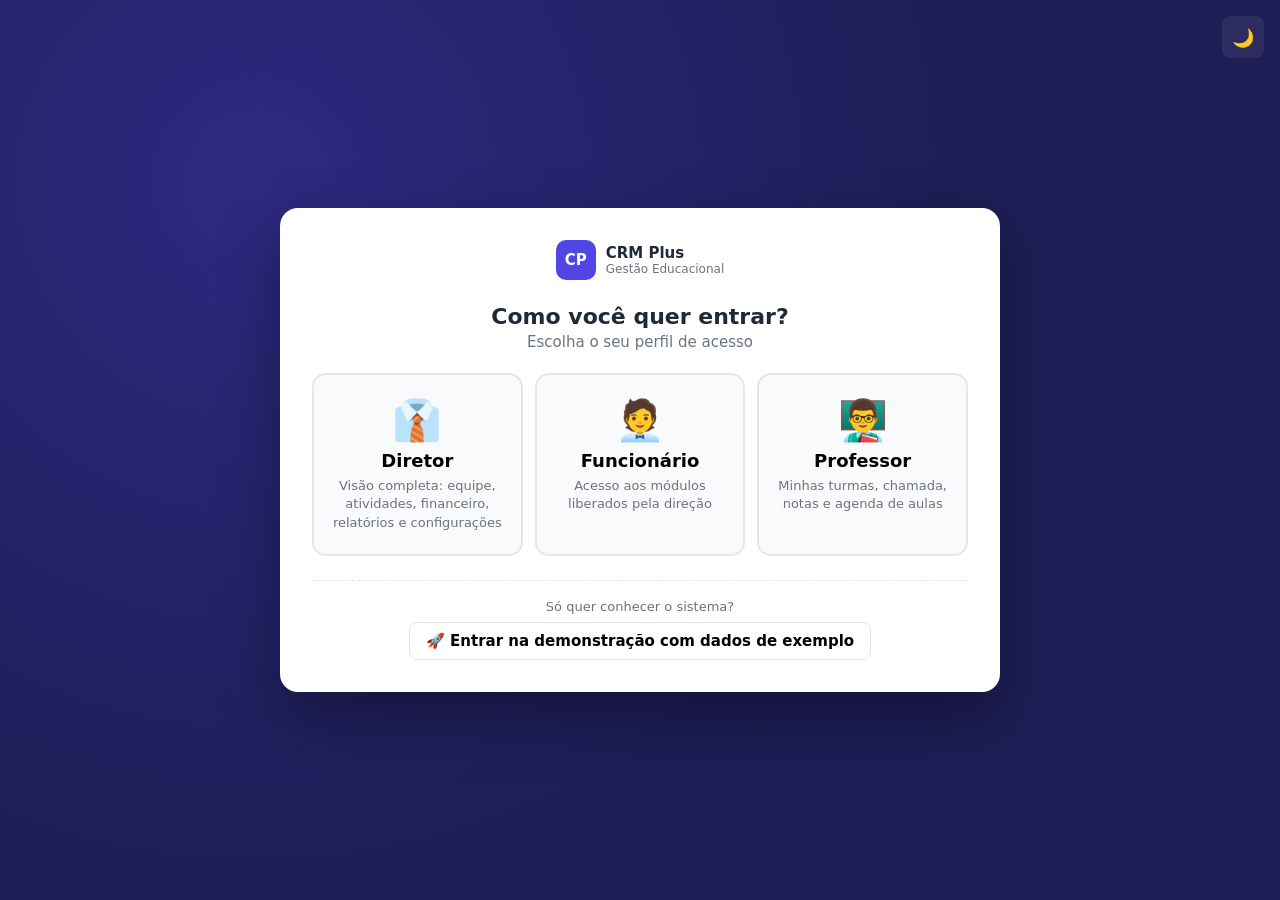
==== commit b5e1c95c: "Perfil Professor, contrato e diploma em PDF - Entrada como Professor (PIN no cadastro): painel propr" ====
--- a/index.html
+++ b/index.html
@@ -59,7 +59,9 @@
           </div>
         </header>
 
-        <section class="cards cards-5">
+        <div id="painelProfessor" hidden></div>
+
+        <section class="cards cards-5" id="painelKpis">
           <div class="card"><span>Alunos ativos</span><strong id="kpiAlunos">0</strong></div>
           <div class="card"><span>Matrículas ativas</span><strong id="kpiMatriculas">0</strong></div>
           <div class="card" data-modulo="leads"><span>Leads em aberto</span><strong id="kpiLeads">0</strong></div>
@@ -68,7 +70,7 @@
           <div class="card" data-somente-diretor><span>Lucro do mês</span><strong id="kpiLucro">R$ 0,00</strong></div>
         </section>
 
-        <section class="paineis">
+        <section class="paineis" id="painelEquipe">
           <article class="painel painel-largo" id="painelMetas">
             <h3><span id="tituloMetasPainel">Metas do mês</span> <a href="#metas" class="link-mais" data-somente-diretor>definir metas →</a></h3>
             <div id="metasPainel"></div>
@@ -117,7 +119,7 @@
             <p class="subtitle">Aulas, vencimentos, retornos, aniversários, eventos e feriados</p>
           </div>
           <button class="btn btn-light" id="btnFeriados" data-somente-diretor>🏖️ Feriados nacionais</button>
-          <button class="btn btn-primary" id="btnNovoEvento">+ Novo evento</button>
+          <button class="btn btn-primary" id="btnNovoEvento" data-nao-professor>+ Novo evento</button>
         </header>
 
         <section class="toolbar agenda-toolbar">
@@ -911,6 +913,24 @@
         </fieldset>
 
         <fieldset>
+          <legend>Responsável financeiro (obrigatório para menores de 18 anos)</legend>
+          <div class="grid">
+            <label class="col-2">Nome do responsável
+              <input type="text" name="responsavelNome">
+            </label>
+            <label>Parentesco
+              <input type="text" name="responsavelParentesco" placeholder="Ex.: Mãe">
+            </label>
+            <label>CPF do responsável
+              <input type="text" name="responsavelCpf" inputmode="numeric" placeholder="000.000.000-00">
+            </label>
+            <label>Telefone do responsável
+              <input type="tel" name="responsavelTelefone">
+            </label>
+          </div>
+        </fieldset>
+
+        <fieldset>
           <legend>Acadêmico</legend>
           <div class="grid">
             <label class="col-2">Curso de interesse
@@ -1188,6 +1208,10 @@
               <input type="checkbox" id="gerarFinanceiro" checked>
               Gerar taxa e mensalidades automaticamente no Financeiro
             </label>
+            <label class="col-full checkbox-linha" id="linhaGerarContrato">
+              <input type="checkbox" id="gerarContrato" checked>
+              Abrir o contrato para impressão/PDF depois de salvar
+            </label>
             <label class="col-full">Observações
               <textarea name="observacoes" rows="2"></textarea>
             </label>
@@ -1323,6 +1347,18 @@
               <textarea name="observacoes" rows="2"></textarea>
             </label>
           </div>
+        </fieldset>
+        <fieldset>
+          <legend>Acesso ao sistema (perfil Professor)</legend>
+          <div class="grid">
+            <label>PIN do professor (4 a 8 números)
+              <input type="password" name="pin" inputmode="numeric" autocomplete="new-password" placeholder="Opcional">
+            </label>
+            <label class="col-2 checkbox-linha" id="linhaRemoverPinProf">
+              <input type="checkbox" id="removerPinProf"> Remover PIN atual
+            </label>
+          </div>
+          <p class="ajuda">O professor entra pela opção <strong>Professor</strong> e vê só as turmas dele: chamada, notas e agenda.</p>
         </fieldset>
         <footer class="modal-footer">
           <button type="button" class="btn btn-light" data-fechar>Cancelar</button>
@@ -1455,6 +1491,29 @@
                 <div class="cores-sugeridas" id="coresSugeridas"></div>
               </div>
             </div>
+          </div>
+        </fieldset>
+        <fieldset>
+          <legend>Contrato de prestação de serviços</legend>
+          <div class="grid">
+            <label>Multa por atraso (%)
+              <input type="number" name="multaAtraso" min="0" max="2" step="0.1" placeholder="2">
+            </label>
+            <label>Juros ao mês (%)
+              <input type="number" name="jurosMes" min="0" max="10" step="0.1" placeholder="1">
+            </label>
+            <label>Aviso prévio p/ cancelar (dias)
+              <input type="number" name="avisoPrevio" min="0" step="1" placeholder="30">
+            </label>
+            <label>Multa rescisória (% do saldo)
+              <input type="number" name="multaRescisoria" min="0" max="100" step="1" placeholder="10">
+            </label>
+            <label class="col-2">Foro (cidade/UF)
+              <input type="text" name="foro" placeholder="Ex.: São Paulo/SP">
+            </label>
+            <label class="col-full">Amparo legal (aparece no diploma e no certificado)
+              <input type="text" name="amparoLegal" placeholder="Ex.: Curso livre – Lei nº 9.394/96 e Decreto nº 5.154/04">
+            </label>
           </div>
         </fieldset>
         <fieldset>
@@ -1719,6 +1778,22 @@
         <span class="texto-suave btn-esquerda" id="totalPagamentoProfessores"></span>
         <button type="button" class="btn btn-light" data-fechar>Fechar</button>
         <button type="button" class="btn btn-primary" id="btnGerarPagamentos">Gerar despesas selecionadas</button>
+      </footer>
+    </div>
+  </div>
+
+  <!-- ===================== MODAL: DOCUMENTO (contrato, diploma, certificado) ===================== -->
+  <div class="modal" id="modalDocumento" aria-hidden="true">
+    <div class="modal-box modal-documento" role="dialog">
+      <header class="modal-header">
+        <h2 class="modal-titulo">Documento</h2>
+        <button class="btn-icon" data-fechar aria-label="Fechar">✕</button>
+      </header>
+      <div class="documento-previa" id="documentoPrevia"></div>
+      <footer class="modal-footer">
+        <span class="ajuda btn-esquerda documento-dica" id="documentoDica"></span>
+        <button type="button" class="btn btn-light" id="btnImprimirDocumento">🖨️ Imprimir</button>
+        <button type="button" class="btn btn-primary" id="btnPdfDocumento">⬇ Baixar PDF</button>
       </footer>
     </div>
   </div>
--- a/css/style.css
+++ b/css/style.css
@@ -354,7 +354,8 @@
 .brand-entrada small { color: var(--texto-suave); }
 .entrada h2 { font-size: 22px; }
 .entrada-sub { color: var(--texto-suave); margin: 4px 0 22px; }
-.entrada-perfis { display: grid; grid-template-columns: 1fr 1fr; gap: 14px; }
+.entrada-perfis { display: grid; grid-template-columns: repeat(3, 1fr); gap: 12px; }
+.entrada-box { max-width: 720px; }
 .perfil-card {
   font: inherit; cursor: pointer; background: var(--superficie-2); border: 2px solid var(--borda); border-radius: 14px;
   padding: 22px 16px; display: flex; flex-direction: column; align-items: center; gap: 6px; transition: .15s;
@@ -738,6 +739,14 @@
 .lista-dia h4 { font-size: 14px; margin: 16px 0 8px; padding-bottom: 6px; border-bottom: 2px solid var(--borda); }
 .lista-dia:first-child h4 { margin-top: 0; }
 
+/* ===== Prévia de documento ===== */
+.modal-documento { max-width: 1040px; }
+.documento-previa { background: var(--superficie-3); padding: 12px; max-height: 72vh; overflow: auto; display: flex; justify-content: center; }
+.documento-escala { position: relative; flex-shrink: 0; box-shadow: 0 4px 18px rgba(0, 0, 0, .18); background: #fff; }
+.documento-escala iframe { border: 0; background: #fff; transform-origin: top left; display: block; }
+.documento-dica { margin: 0; }
+.botoes-documentos { display: flex; gap: 6px; flex-wrap: wrap; }
+
 /* ===== Responsivo ===== */
 @media (max-width: 1100px) {
   .academico-grid { grid-template-columns: 1fr; }
@@ -763,6 +772,7 @@
   .content { padding: 16px; }
 }
 @media (max-width: 600px) {
+  .entrada-perfis { grid-template-columns: 1fr; }
   .cal-dia { min-height: 64px; }
   .ag-chip { font-size: 0; padding: 0; background: none; }
   .ag-chip .ponto { width: 7px; height: 7px; }
